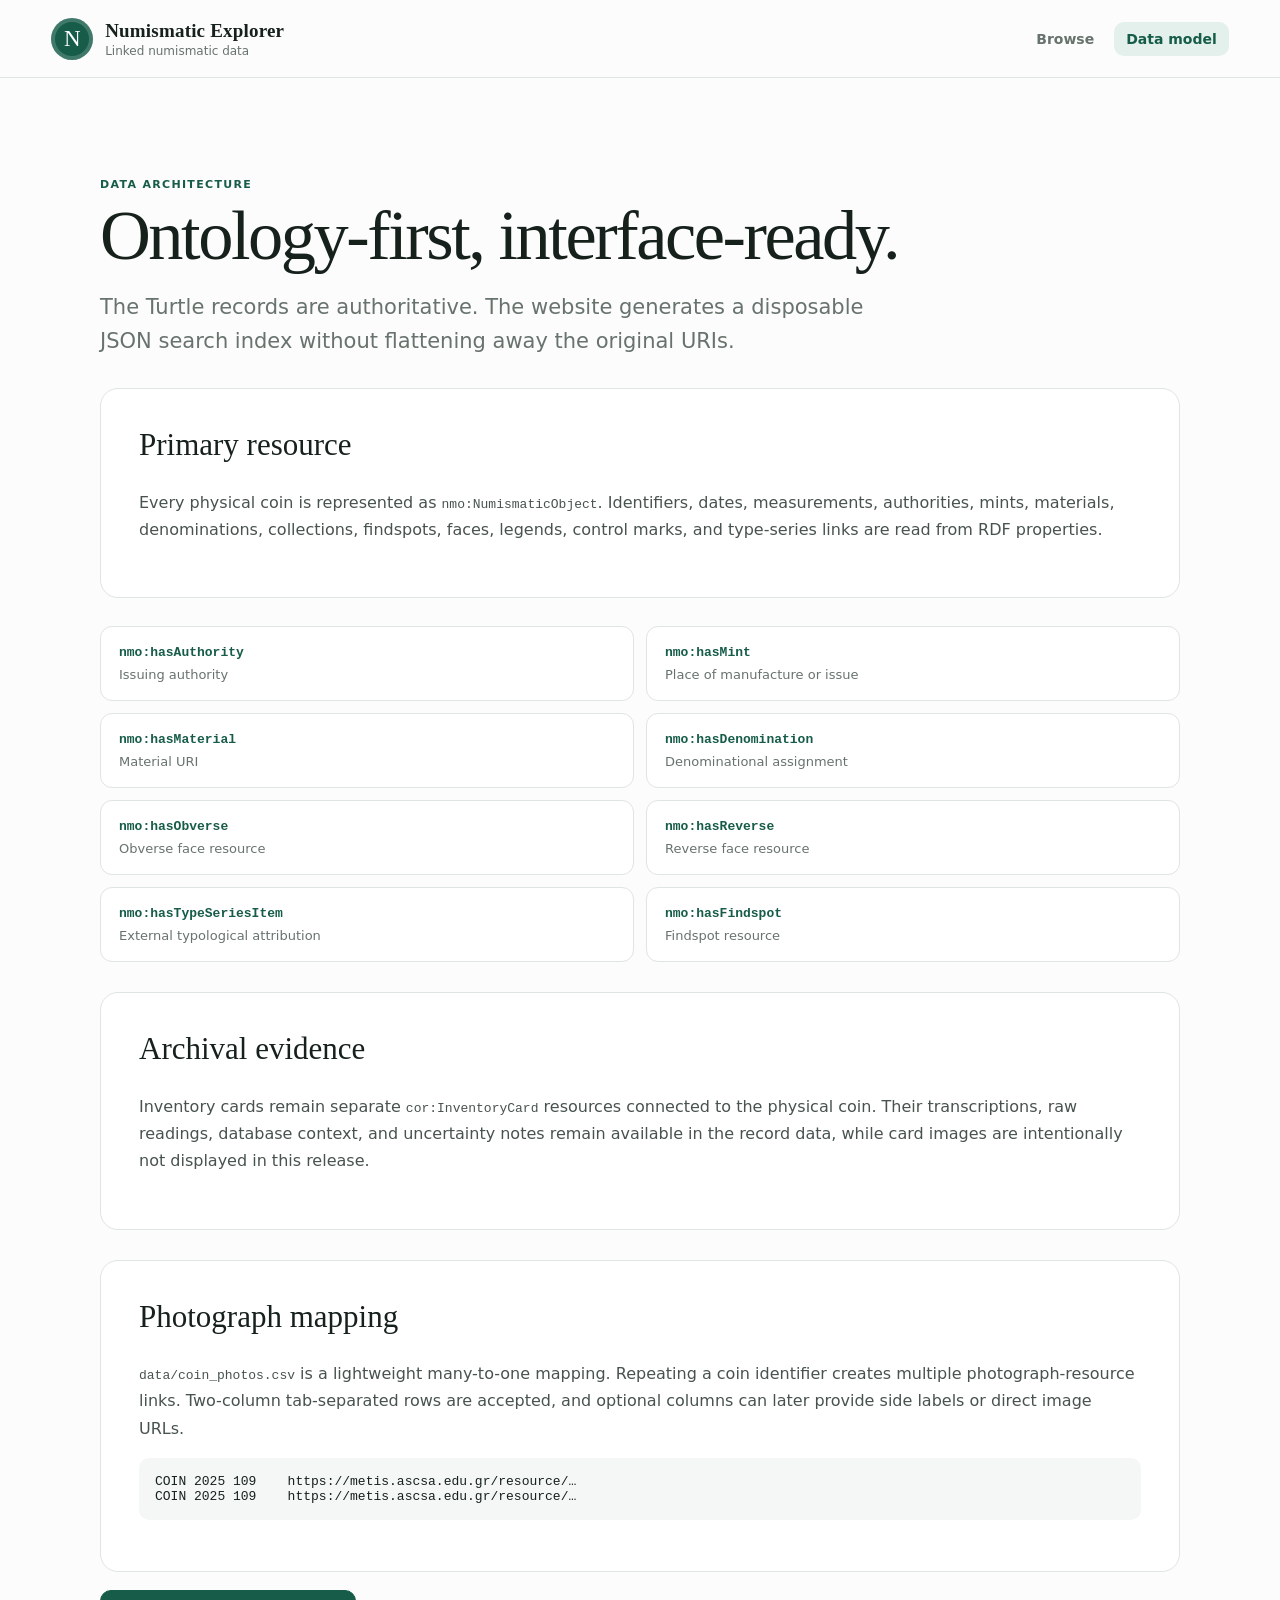
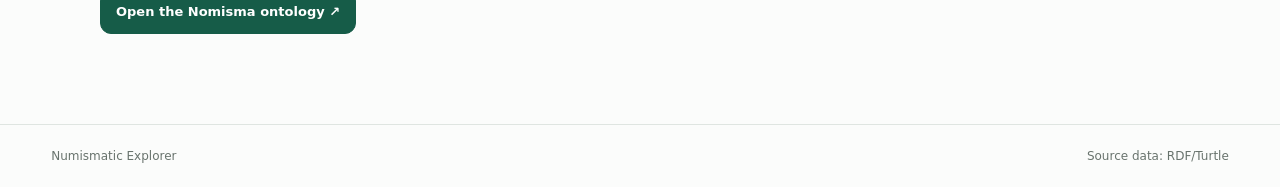
==== ontology.html @ df138c5d "1_version" ====
<!doctype html>
<html lang="en">
<head>
  <meta charset="utf-8">
  <meta name="viewport" content="width=device-width, initial-scale=1">
  <meta name="description" content="Data model for Numismatic Explorer">
  <title>Data model · Numismatic Explorer</title>
  <link rel="stylesheet" href="assets/styles.css">
</head>
<body>
  <header class="site-header">
    <a class="brand" href="index.html"><span class="brand-mark" aria-hidden="true">N</span><span><strong id="site-title">Numismatic Explorer</strong><small id="site-subtitle">Linked numismatic data</small></span></a>
    <nav><a href="index.html">Browse</a><a class="active" href="ontology.html">Data model</a></nav>
  </header>
  <main class="prose-page">
    <p class="eyebrow">Data architecture</p>
    <h1>Ontology-first, interface-ready.</h1>
    <p class="lede">The Turtle records are authoritative. The website generates a disposable JSON search index without flattening away the original URIs.</p>

    <section class="prose-card">
      <h2>Primary resource</h2>
      <p>Every physical coin is represented as <code>nmo:NumismaticObject</code>. Identifiers, dates, measurements, authorities, mints, materials, denominations, collections, findspots, faces, legends, control marks, and type-series links are read from RDF properties.</p>
    </section>

    <section class="property-grid">
      <article><code>nmo:hasAuthority</code><span>Issuing authority</span></article>
      <article><code>nmo:hasMint</code><span>Place of manufacture or issue</span></article>
      <article><code>nmo:hasMaterial</code><span>Material URI</span></article>
      <article><code>nmo:hasDenomination</code><span>Denominational assignment</span></article>
      <article><code>nmo:hasObverse</code><span>Obverse face resource</span></article>
      <article><code>nmo:hasReverse</code><span>Reverse face resource</span></article>
      <article><code>nmo:hasTypeSeriesItem</code><span>External typological attribution</span></article>
      <article><code>nmo:hasFindspot</code><span>Findspot resource</span></article>
    </section>

    <section class="prose-card">
      <h2>Archival evidence</h2>
      <p>Inventory cards remain separate <code>cor:InventoryCard</code> resources connected to the physical coin. Their transcriptions, raw readings, database context, and uncertainty notes remain available in the record data, while card images are intentionally not displayed in this release.</p>
    </section>

    <section class="prose-card">
      <h2>Photograph mapping</h2>
      <p><code>data/coin_photos.csv</code> is a lightweight many-to-one mapping. Repeating a coin identifier creates multiple photograph-resource links. Two-column tab-separated rows are accepted, and optional columns can later provide side labels or direct image URLs.</p>
      <pre><code>COIN 2025 109    https://metis.ascsa.edu.gr/resource/…
COIN 2025 109    https://metis.ascsa.edu.gr/resource/…</code></pre>
    </section>

    <a id="ontology-link" class="primary-button inline-button" href="https://www.nomisma.org/ontology" target="_blank" rel="noreferrer">Open the Nomisma ontology ↗</a>
  </main>
  <footer><span id="footer-title">Numismatic Explorer</span><span>Source data: RDF/Turtle</span></footer>
  <script src="assets/common.js"></script>
</body>
</html>
---- assets/styles.css ----
:root {
  --ink: #17211c;
  --muted: #68736d;
  --line: #dfe5e1;
  --soft: #f4f7f5;
  --paper: #fbfcfb;
  --accent: #165c48;
  --accent-dark: #0d4334;
  --accent-soft: #e3f0eb;
  --gold: #92722b;
  --warning: #8f4b20;
  --warning-soft: #fff1e7;
  --shadow: 0 12px 30px rgba(27, 48, 38, .08);
  --radius: 18px;
  font-family: Inter, ui-sans-serif, system-ui, -apple-system, BlinkMacSystemFont, "Segoe UI", sans-serif;
  color: var(--ink);
  background: var(--paper);
  font-synthesis: none;
}
* { box-sizing: border-box; }
html { scroll-behavior: smooth; }
body { margin: 0; min-height: 100vh; background: var(--paper); }
a { color: inherit; }
button, input, select { font: inherit; }
button, select { cursor: pointer; }
.sr-only { position: absolute; width: 1px; height: 1px; padding: 0; margin: -1px; overflow: hidden; clip: rect(0,0,0,0); white-space: nowrap; border: 0; }

.site-header { min-height: 78px; display: flex; align-items: center; justify-content: space-between; gap: 24px; padding: 14px clamp(20px, 4vw, 64px); border-bottom: 1px solid var(--line); background: rgba(251,252,251,.95); position: sticky; top: 0; z-index: 50; backdrop-filter: blur(14px); }
.brand { display: inline-flex; align-items: center; gap: 12px; text-decoration: none; }
.brand-mark { display: grid; place-items: center; width: 42px; height: 42px; border-radius: 50%; color: white; background: var(--accent); font-family: Georgia, serif; font-size: 23px; box-shadow: inset 0 0 0 4px rgba(255,255,255,.18); }
.brand strong, .brand small { display: block; }
.brand strong { font-family: Georgia, "Times New Roman", serif; font-size: 19px; letter-spacing: .01em; }
.brand small { color: var(--muted); margin-top: 2px; font-size: 12px; }
.site-header nav { display: flex; align-items: center; gap: 8px; }
.site-header nav a { padding: 9px 12px; border-radius: 10px; color: var(--muted); text-decoration: none; font-size: 14px; font-weight: 650; }
.site-header nav a:hover, .site-header nav a.active { color: var(--accent); background: var(--accent-soft); }

main { width: min(1540px, calc(100% - 40px)); margin: 0 auto; }
.hero { display: flex; align-items: end; justify-content: space-between; gap: 40px; padding: clamp(46px, 7vw, 92px) 0 40px; }
.hero > div { max-width: 880px; }
.eyebrow { margin: 0 0 10px; color: var(--accent); text-transform: uppercase; letter-spacing: .12em; font-size: 11px; font-weight: 800; }
h1, h2, h3 { font-family: Georgia, "Times New Roman", serif; }
.hero h1, .prose-page h1 { max-width: 930px; margin: 0; font-size: clamp(38px, 5.5vw, 76px); line-height: .98; letter-spacing: -.035em; font-weight: 500; }
.hero p:not(.eyebrow) { max-width: 760px; margin: 24px 0 0; color: var(--muted); font-size: clamp(16px, 1.6vw, 21px); line-height: 1.6; }
.ontology-pill { flex: none; display: inline-flex; align-items: center; min-height: 44px; padding: 10px 16px; border: 1px solid #b9ccc4; border-radius: 999px; color: var(--accent); background: white; text-decoration: none; font-size: 13px; font-weight: 750; }
.ontology-pill:hover { border-color: var(--accent); box-shadow: var(--shadow); }

.search-panel { position: sticky; top: 78px; z-index: 40; display: flex; gap: 12px; padding: 14px; margin-bottom: 14px; border: 1px solid var(--line); border-radius: 16px; background: rgba(255,255,255,.96); box-shadow: 0 8px 24px rgba(28,45,37,.06); backdrop-filter: blur(14px); }
.search-box { flex: 1; display: flex; align-items: center; gap: 12px; min-height: 50px; padding: 0 16px; border: 1px solid #cfd8d3; border-radius: 12px; background: var(--soft); }
.search-box:focus-within { border-color: var(--accent); box-shadow: 0 0 0 3px rgba(22,92,72,.12); background: white; }
.search-box svg { width: 21px; fill: none; stroke: var(--muted); stroke-width: 1.8; }
.search-box input { width: 100%; border: 0; outline: 0; background: transparent; color: var(--ink); }
.secondary-button, .primary-button { display: inline-flex; align-items: center; justify-content: center; min-height: 44px; padding: 10px 15px; border-radius: 11px; text-decoration: none; font-weight: 750; font-size: 13px; }
.secondary-button { border: 1px solid #c9d4ce; color: var(--ink); background: white; }
.secondary-button:hover { border-color: var(--accent); color: var(--accent); }
.primary-button { border: 1px solid var(--accent); color: white; background: var(--accent); }
.inline-button { width: fit-content; margin-top: 18px; }
#mobile-filter-button, #close-filters { display: none; }

.active-filters { display: flex; flex-wrap: wrap; gap: 8px; min-height: 0; margin: 0 0 16px; }
.active-filters:empty { display: none; }
.active-filters button { border: 1px solid #bbd1c8; border-radius: 999px; padding: 7px 11px; color: var(--accent-dark); background: var(--accent-soft); font-size: 12px; }

.browse-layout { display: grid; grid-template-columns: minmax(240px, 300px) minmax(0, 1fr); gap: clamp(22px, 3vw, 42px); align-items: start; padding-bottom: 70px; }
.filter-panel { position: sticky; top: 162px; max-height: calc(100vh - 180px); overflow: auto; padding: 0 12px 18px 0; scrollbar-width: thin; }
.filter-panel-heading { display: flex; align-items: center; justify-content: space-between; }
.filter-panel h2 { margin: 5px 0 14px; font-size: 21px; }
.filter-section { border-top: 1px solid var(--line); }
.filter-section:last-child { border-bottom: 1px solid var(--line); }
.filter-section summary { list-style: none; display: flex; align-items: center; justify-content: space-between; padding: 15px 3px; font-size: 13px; font-weight: 800; cursor: pointer; }
.filter-section summary::-webkit-details-marker { display: none; }
.filter-section summary::after { content: "+"; color: var(--muted); font-size: 19px; font-weight: 400; }
.filter-section[open] summary::after { content: "−"; }
.facet-options { display: grid; gap: 4px; padding: 0 0 15px; max-height: 260px; overflow: auto; }
.facet-option { display: grid; grid-template-columns: 18px 1fr auto; align-items: center; gap: 8px; padding: 7px 4px; border-radius: 8px; font-size: 13px; }
.facet-option:hover { background: var(--soft); }
.facet-option input { width: 16px; height: 16px; accent-color: var(--accent); }
.facet-option small { min-width: 22px; text-align: right; color: var(--muted); }
.range-grid { display: grid; grid-template-columns: 1fr 1fr; gap: 8px; padding-bottom: 8px; }
.range-grid label { color: var(--muted); font-size: 11px; font-weight: 700; }
.range-grid input { width: 100%; margin-top: 5px; padding: 9px 8px; border: 1px solid #ced7d2; border-radius: 8px; background: white; color: var(--ink); }
.field-help { margin: 0 0 14px; color: var(--muted); font-size: 11px; }
.text-button { border: 0; padding: 14px 0; color: var(--accent); background: transparent; font-size: 13px; font-weight: 750; }

.results-toolbar { display: flex; justify-content: space-between; align-items: center; gap: 20px; margin-bottom: 18px; }
.result-count { margin: 0; color: var(--muted); font-size: 14px; font-weight: 750; }
.sort-control { display: flex; align-items: center; gap: 9px; color: var(--muted); font-size: 12px; font-weight: 700; }
.sort-control select { padding: 9px 32px 9px 11px; border: 1px solid #cdd6d1; border-radius: 9px; color: var(--ink); background: white; }
.record-grid { display: grid; grid-template-columns: repeat(2, minmax(0, 1fr)); gap: 20px; }
.record-card { display: flex; flex-direction: column; min-width: 0; padding: 22px; border: 1px solid var(--line); border-radius: var(--radius); background: white; box-shadow: 0 2px 3px rgba(21,35,28,.02); transition: transform .15s ease, box-shadow .15s ease, border-color .15s ease; }
.record-card:hover { transform: translateY(-2px); border-color: #c5d2cb; box-shadow: var(--shadow); }
.record-card-header { display: flex; align-items: start; justify-content: space-between; gap: 14px; }
.record-id { margin: 0 0 5px; color: var(--accent); font-size: 12px; letter-spacing: .06em; font-weight: 850; }
.record-card h3 { margin: 0; font-size: 24px; font-weight: 500; }
.review-badge { display: inline-flex; align-items: center; min-height: 25px; padding: 4px 8px; border-radius: 999px; color: var(--warning); background: var(--warning-soft); font-size: 10px; font-weight: 850; text-transform: uppercase; letter-spacing: .05em; }
.review-badge.large { min-height: 36px; padding: 8px 12px; }
.record-meta { display: flex; flex-wrap: wrap; gap: 7px; margin: 15px 0; }
.record-meta span { padding: 5px 8px; border-radius: 7px; color: #48544e; background: var(--soft); font-size: 11px; font-weight: 700; }
.faces-grid { display: grid; grid-template-columns: 1fr 1fr; gap: 10px; margin-top: 12px; }
.face-summary { min-height: 125px; padding: 13px; border: 1px solid var(--line); border-radius: 12px; background: #fcfdfc; }
.face-summary > span { color: var(--gold); font-size: 10px; text-transform: uppercase; letter-spacing: .1em; font-weight: 850; }
.face-summary p { display: -webkit-box; margin: 8px 0 7px; overflow: hidden; color: #344039; font-family: Georgia, serif; font-size: 14px; line-height: 1.35; -webkit-line-clamp: 3; -webkit-box-orient: vertical; }
.face-summary small { display: -webkit-box; overflow: hidden; color: var(--muted); line-height: 1.35; -webkit-line-clamp: 2; -webkit-box-orient: vertical; }
.face-summary.empty p { color: #9aa39e; font-family: inherit; font-size: 12px; }
.record-card-footer { display: flex; align-items: end; justify-content: space-between; gap: 12px; padding-top: 17px; margin-top: auto; font-size: 12px; }
.muted-label { color: var(--muted); }
.record-link { color: var(--accent); text-decoration: none; font-weight: 800; }
.record-link:hover { text-decoration: underline; }

.photo-resource-strip { display: grid; grid-template-columns: repeat(2, minmax(0,1fr)); gap: 8px; }
.photo-resource-strip > a { min-width: 0; text-decoration: none; border-radius: 10px; overflow: hidden; }
.photo-resource-strip img { width: 100%; height: 125px; object-fit: contain; background: var(--soft); display: block; }
.photo-resource-strip > a > span:not(.photo-icon) { display: block; padding: 7px; font-size: 11px; }
.photo-resource { display: grid; place-items: center; min-height: 108px; padding: 12px; border: 1px dashed #b7c8c0; color: var(--accent); background: var(--accent-soft); text-align: center; }
.photo-resource:hover { border-style: solid; background: #d9ebe4; }
.photo-resource .photo-icon { font-size: 24px; line-height: 1; }
.photo-resource span:not(.photo-icon) { font-size: 12px; font-weight: 800; }
.photo-resource small { color: var(--muted); font-size: 9px; }

.pagination { display: flex; align-items: center; justify-content: center; gap: 6px; margin: 34px 0 0; }
.pagination button { min-width: 38px; min-height: 38px; border: 1px solid var(--line); border-radius: 9px; color: var(--ink); background: white; }
.pagination button[aria-current="page"] { color: white; border-color: var(--accent); background: var(--accent); }
.pagination button:disabled { opacity: .4; cursor: default; }
.empty-state { grid-column: 1 / -1; padding: 60px 25px; border: 1px dashed #c9d4ce; border-radius: var(--radius); color: var(--muted); background: white; text-align: center; }
.empty-state h3, .empty-state h1 { margin-top: 0; color: var(--ink); }
.empty-state code { display: inline-block; padding: 8px 10px; border-radius: 7px; background: var(--soft); }
.filter-backdrop { display: none; }

.record-page { padding: 32px 0 80px; }
.back-link { display: inline-block; margin-bottom: 26px; color: var(--accent); text-decoration: none; font-size: 13px; font-weight: 750; }
.record-hero { display: flex; justify-content: space-between; align-items: end; gap: 30px; padding: 25px 0 36px; border-bottom: 1px solid var(--line); }
.record-hero h1 { margin: 0; font-size: clamp(42px, 7vw, 88px); font-weight: 500; letter-spacing: -.035em; }
.record-uri, .uri-text { color: var(--muted); overflow-wrap: anywhere; font-size: 12px; }
.hero-actions { display: flex; flex-wrap: wrap; justify-content: end; gap: 8px; }
.record-overview { display: grid; grid-template-columns: minmax(300px, .75fr) minmax(0, 1.25fr); gap: 22px; margin-top: 30px; }
.detail-card { padding: clamp(20px, 3vw, 32px); border: 1px solid var(--line); border-radius: var(--radius); background: white; }
.fact-list { margin: 0; }
.fact-list > div, .detail-row { display: grid; grid-template-columns: 125px minmax(0,1fr); gap: 16px; padding: 13px 0; border-bottom: 1px solid #edf0ee; }
.fact-list > div:last-child { border-bottom: 0; }
dt { color: var(--muted); font-size: 12px; font-weight: 750; }
dd { min-width: 0; margin: 0; font-size: 14px; line-height: 1.55; }
.semantic-list { display: flex; flex-wrap: wrap; gap: 6px; }
.semantic-link, .semantic-value { display: inline-flex; align-items: center; gap: 5px; padding: 5px 8px; border-radius: 7px; color: var(--accent-dark); background: var(--accent-soft); text-decoration: none; font-size: 12px; font-weight: 700; }
.semantic-link:hover { text-decoration: underline; }
.face-column { display: grid; gap: 22px; }
.face-detail h2 { margin: 0 0 20px; font-size: clamp(22px, 3vw, 34px); font-weight: 500; line-height: 1.2; }
.legend-block { margin: 18px 0; padding: 16px; border-left: 3px solid var(--gold); background: #faf8f2; }
.legend-block span { color: var(--gold); font-size: 10px; text-transform: uppercase; letter-spacing: .1em; font-weight: 850; }
.legend-block p { margin: 7px 0 0; font-family: Georgia, serif; font-size: 18px; line-height: 1.5; }
.uri-line { display: block; margin-top: 20px; color: var(--muted); overflow-wrap: anywhere; font-size: 10px; text-decoration: none; }
.not-recorded { color: #939d98; font-style: italic; }
.detail-section { margin-top: 48px; }
.section-heading { display: flex; justify-content: space-between; align-items: end; gap: 30px; margin-bottom: 16px; }
.section-heading h2 { margin: 0; font-size: 33px; font-weight: 500; }
.section-heading > p { max-width: 430px; margin: 0; color: var(--muted); font-size: 13px; line-height: 1.5; }
.detail-photo-grid { display: grid; grid-template-columns: repeat(auto-fit, minmax(230px, 1fr)); gap: 16px; }
.detail-photo { display: flex; flex-direction: column; min-height: 240px; border: 1px solid var(--line); border-radius: var(--radius); overflow: hidden; color: var(--ink); background: white; text-decoration: none; }
.detail-photo img { width: 100%; height: 260px; object-fit: contain; background: var(--soft); }
.detail-photo strong { padding: 15px 18px 3px; font-family: Georgia, serif; font-size: 20px; }
.detail-photo > span:last-child { padding: 4px 18px 16px; color: var(--accent); font-size: 12px; font-weight: 750; }
.detail-photo.resource-only { align-items: center; justify-content: center; padding: 34px; color: var(--accent); text-align: center; background: var(--accent-soft); }
.large-photo-icon { margin-bottom: 20px; font-size: 54px; }
.table-wrap { overflow-x: auto; border: 1px solid var(--line); border-radius: var(--radius); background: white; }
.ontology-table { width: 100%; border-collapse: collapse; }
.ontology-table th, .ontology-table td { padding: 16px 18px; border-bottom: 1px solid var(--line); text-align: left; vertical-align: top; }
.ontology-table tr:last-child th, .ontology-table tr:last-child td { border-bottom: 0; }
.ontology-table th { width: 32%; font-family: inherit; font-size: 13px; }
.ontology-table th a { color: var(--accent); text-decoration: none; }
.ontology-table th code { display: block; margin-top: 5px; color: var(--muted); font-size: 9px; font-weight: 400; overflow-wrap: anywhere; }
.archival-details { margin: 48px 0 0; border: 1px solid var(--line); border-radius: var(--radius); background: white; }
.archival-details summary { display: flex; justify-content: space-between; gap: 20px; padding: 20px 24px; cursor: pointer; font-family: Georgia, serif; font-size: 21px; }
.archival-details summary span { color: var(--muted); font-family: inherit; font-size: 12px; }
.archival-content { padding: 0 24px 24px; }
.archival-content article { padding: 20px 0; border-top: 1px solid var(--line); }
.archival-content h3 { margin: 0; }
.raw-fields { display: grid; grid-template-columns: repeat(2, minmax(0,1fr)); gap: 0 24px; }
.raw-fields > div { padding: 11px 0; border-bottom: 1px solid #eef1ef; }
.raw-fields dd { margin-top: 5px; }
.review-callout { margin: 10px 0 20px; padding: 15px 18px; border: 1px solid #f0c9ad; border-radius: 12px; color: var(--warning); background: var(--warning-soft); }
.review-callout p:last-child { margin-bottom: 0; }

.prose-page { max-width: 1080px; padding: clamp(50px, 8vw, 100px) 0 90px; }
.prose-page .lede { max-width: 820px; color: var(--muted); font-size: 21px; line-height: 1.6; }
.prose-card { margin-top: 30px; padding: clamp(22px, 4vw, 38px); border: 1px solid var(--line); border-radius: var(--radius); background: white; }
.prose-card h2 { margin-top: 0; font-size: 31px; font-weight: 500; }
.prose-card p { color: #48534d; font-size: 16px; line-height: 1.7; }
.prose-card code, .prose-card pre { font-size: 13px; }
.prose-card pre { padding: 16px; border-radius: 10px; overflow-x: auto; background: var(--soft); }
.property-grid { display: grid; grid-template-columns: repeat(2, minmax(0,1fr)); gap: 12px; margin-top: 28px; }
.property-grid article { display: flex; flex-direction: column; gap: 7px; padding: 18px; border: 1px solid var(--line); border-radius: 12px; background: white; }
.property-grid code { color: var(--accent); font-weight: 750; }
.property-grid span { color: var(--muted); font-size: 13px; }

footer { display: flex; justify-content: space-between; gap: 20px; padding: 24px clamp(20px, 4vw, 64px); border-top: 1px solid var(--line); color: var(--muted); font-size: 12px; }
.loading { padding: 80px 0; color: var(--muted); text-align: center; }

@media (max-width: 1050px) {
  .record-grid { grid-template-columns: 1fr; }
  .record-overview { grid-template-columns: 1fr; }
}

@media (max-width: 760px) {
  .site-header { min-height: 66px; padding: 10px 16px; }
  .brand-mark { width: 38px; height: 38px; }
  .brand strong { font-size: 16px; }
  .brand small { display: none; }
  .site-header nav a { padding: 8px; font-size: 12px; }
  main { width: min(100% - 24px, 1540px); }
  .hero { display: block; padding: 38px 0 24px; }
  .hero h1, .prose-page h1 { font-size: 43px; }
  .ontology-pill { margin-top: 24px; }
  .search-panel { top: 66px; padding: 8px; }
  #mobile-filter-button { display: inline-flex; }
  .browse-layout { display: block; }
  .filter-panel { position: fixed; top: 0; left: 0; bottom: 0; z-index: 100; width: min(88vw, 360px); max-height: none; padding: 20px; background: white; transform: translateX(-105%); transition: transform .2s ease; box-shadow: 12px 0 35px rgba(16,32,24,.18); }
  .filters-open .filter-panel { transform: translateX(0); }
  .filter-panel-heading { position: sticky; top: 0; z-index: 2; padding: 4px 0 8px; background: white; }
  #close-filters { display: inline-grid; place-items: center; width: 38px; height: 38px; border: 1px solid var(--line); border-radius: 50%; background: white; font-size: 24px; }
  .filter-backdrop { position: fixed; inset: 0; z-index: 90; background: rgba(11,25,18,.38); }
  .filters-open .filter-backdrop { display: block; }
  .filters-open { overflow: hidden; }
  .results-toolbar { align-items: start; }
  .sort-control { display: block; }
  .sort-control select { display: block; max-width: 170px; margin-top: 4px; }
  .record-card { padding: 17px; }
  .faces-grid { grid-template-columns: 1fr; }
  .face-summary { min-height: auto; }
  .record-hero { display: block; }
  .hero-actions { justify-content: start; margin-top: 22px; }
  .section-heading { display: block; }
  .section-heading > p { margin-top: 8px; }
  .fact-list > div, .detail-row { grid-template-columns: 95px minmax(0,1fr); }
  .raw-fields { grid-template-columns: 1fr; }
  .property-grid { grid-template-columns: 1fr; }
  footer { display: block; }
  footer span { display: block; margin: 3px 0; }
}

@media (max-width: 470px) {
  .site-header nav a:last-child { display: none; }
  .hero h1, .prose-page h1 { font-size: 37px; }
  .search-box { padding: 0 11px; }
  .search-box input { font-size: 13px; }
  .record-meta { gap: 5px; }
  .photo-resource-strip { grid-template-columns: 1fr 1fr; }
  .record-card-footer { align-items: start; }
  .record-hero h1 { font-size: 48px; }
  .ontology-table th, .ontology-table td { padding: 13px; }
}
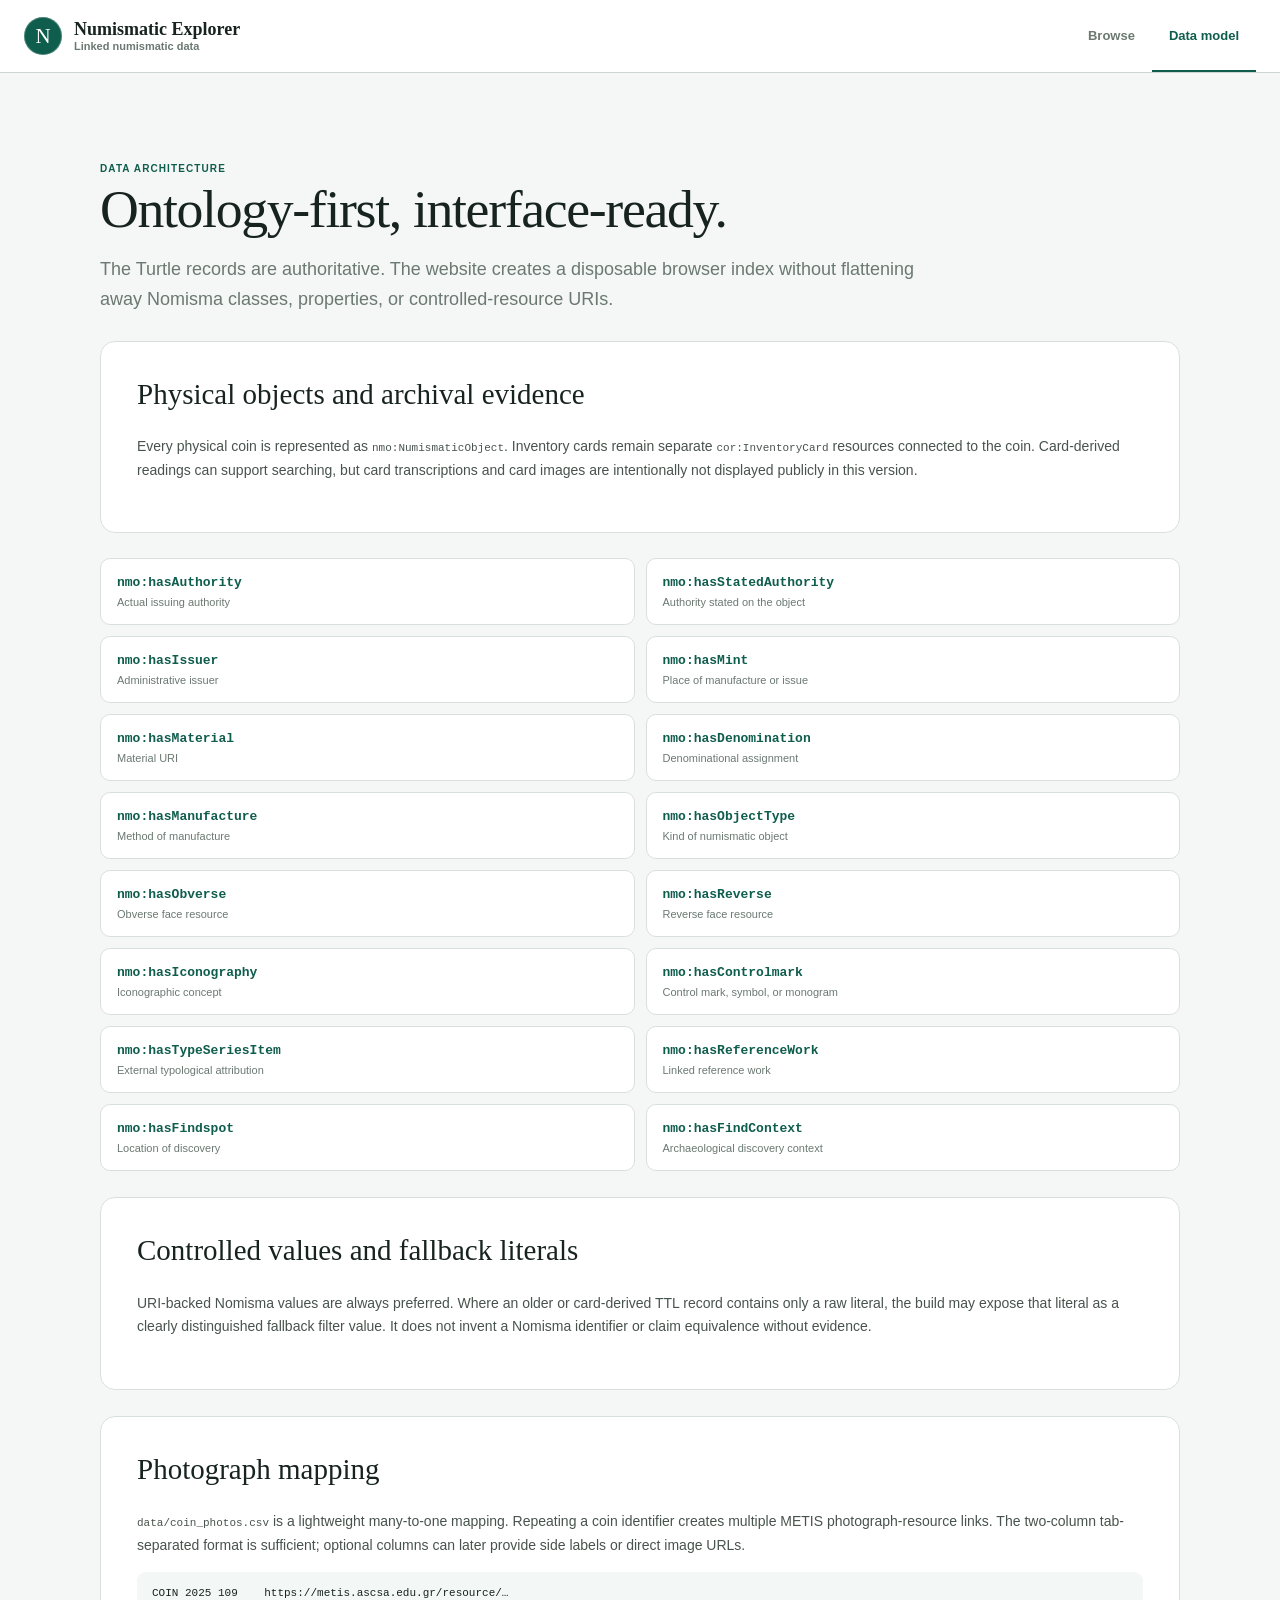
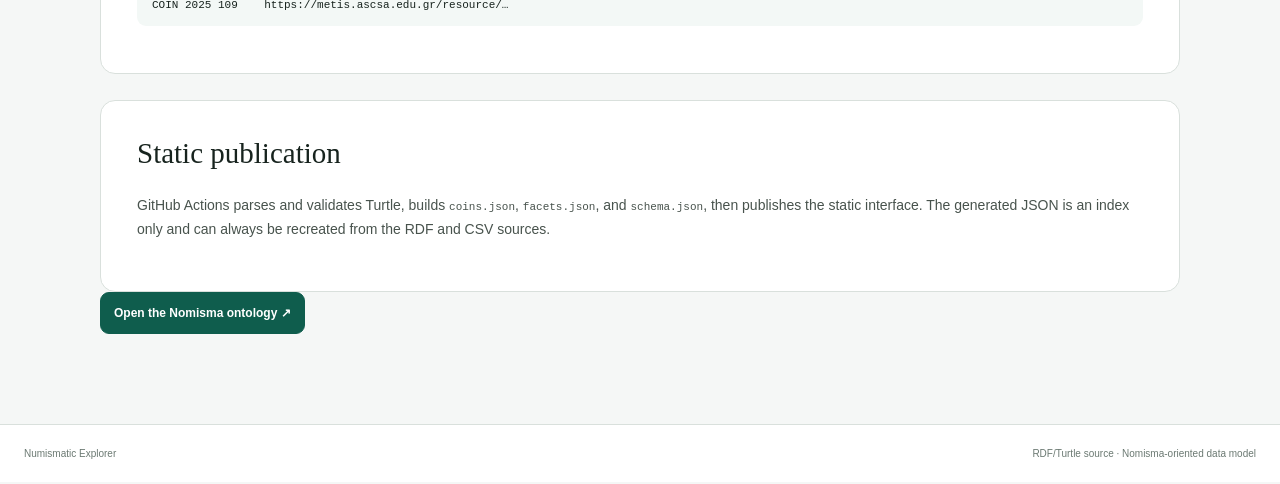
==== commit c9620b04: "2 version" ====
--- a/ontology.html
+++ b/ontology.html
@@ -9,45 +9,60 @@
 </head>
 <body>
   <header class="site-header">
-    <a class="brand" href="index.html"><span class="brand-mark" aria-hidden="true">N</span><span><strong id="site-title">Numismatic Explorer</strong><small id="site-subtitle">Linked numismatic data</small></span></a>
-    <nav><a href="index.html">Browse</a><a class="active" href="ontology.html">Data model</a></nav>
+    <div class="header-inner">
+      <a class="brand" href="index.html"><span class="brand-mark" aria-hidden="true">N</span><span class="brand-copy"><strong id="site-title">Numismatic Explorer</strong><small id="site-subtitle">Linked numismatic data</small></span></a>
+      <nav><a href="index.html">Browse</a><a class="active" href="ontology.html">Data model</a></nav>
+    </div>
   </header>
   <main class="prose-page">
     <p class="eyebrow">Data architecture</p>
     <h1>Ontology-first, interface-ready.</h1>
-    <p class="lede">The Turtle records are authoritative. The website generates a disposable JSON search index without flattening away the original URIs.</p>
+    <p class="lede">The Turtle records are authoritative. The website creates a disposable browser index without flattening away Nomisma classes, properties, or controlled-resource URIs.</p>
 
     <section class="prose-card">
-      <h2>Primary resource</h2>
-      <p>Every physical coin is represented as <code>nmo:NumismaticObject</code>. Identifiers, dates, measurements, authorities, mints, materials, denominations, collections, findspots, faces, legends, control marks, and type-series links are read from RDF properties.</p>
+      <h2>Physical objects and archival evidence</h2>
+      <p>Every physical coin is represented as <code>nmo:NumismaticObject</code>. Inventory cards remain separate <code>cor:InventoryCard</code> resources connected to the coin. Card-derived readings can support searching, but card transcriptions and card images are intentionally not displayed publicly in this version.</p>
     </section>
 
     <section class="property-grid">
-      <article><code>nmo:hasAuthority</code><span>Issuing authority</span></article>
+      <article><code>nmo:hasAuthority</code><span>Actual issuing authority</span></article>
+      <article><code>nmo:hasStatedAuthority</code><span>Authority stated on the object</span></article>
+      <article><code>nmo:hasIssuer</code><span>Administrative issuer</span></article>
       <article><code>nmo:hasMint</code><span>Place of manufacture or issue</span></article>
       <article><code>nmo:hasMaterial</code><span>Material URI</span></article>
       <article><code>nmo:hasDenomination</code><span>Denominational assignment</span></article>
+      <article><code>nmo:hasManufacture</code><span>Method of manufacture</span></article>
+      <article><code>nmo:hasObjectType</code><span>Kind of numismatic object</span></article>
       <article><code>nmo:hasObverse</code><span>Obverse face resource</span></article>
       <article><code>nmo:hasReverse</code><span>Reverse face resource</span></article>
+      <article><code>nmo:hasIconography</code><span>Iconographic concept</span></article>
+      <article><code>nmo:hasControlmark</code><span>Control mark, symbol, or monogram</span></article>
       <article><code>nmo:hasTypeSeriesItem</code><span>External typological attribution</span></article>
-      <article><code>nmo:hasFindspot</code><span>Findspot resource</span></article>
+      <article><code>nmo:hasReferenceWork</code><span>Linked reference work</span></article>
+      <article><code>nmo:hasFindspot</code><span>Location of discovery</span></article>
+      <article><code>nmo:hasFindContext</code><span>Archaeological discovery context</span></article>
     </section>
 
     <section class="prose-card">
-      <h2>Archival evidence</h2>
-      <p>Inventory cards remain separate <code>cor:InventoryCard</code> resources connected to the physical coin. Their transcriptions, raw readings, database context, and uncertainty notes remain available in the record data, while card images are intentionally not displayed in this release.</p>
+      <h2>Controlled values and fallback literals</h2>
+      <p>URI-backed Nomisma values are always preferred. Where an older or card-derived TTL record contains only a raw literal, the build may expose that literal as a clearly distinguished fallback filter value. It does not invent a Nomisma identifier or claim equivalence without evidence.</p>
     </section>
 
     <section class="prose-card">
       <h2>Photograph mapping</h2>
-      <p><code>data/coin_photos.csv</code> is a lightweight many-to-one mapping. Repeating a coin identifier creates multiple photograph-resource links. Two-column tab-separated rows are accepted, and optional columns can later provide side labels or direct image URLs.</p>
+      <p><code>data/coin_photos.csv</code> is a lightweight many-to-one mapping. Repeating a coin identifier creates multiple METIS photograph-resource links. The two-column tab-separated format is sufficient; optional columns can later provide side labels or direct image URLs.</p>
       <pre><code>COIN 2025 109    https://metis.ascsa.edu.gr/resource/…
 COIN 2025 109    https://metis.ascsa.edu.gr/resource/…</code></pre>
     </section>
 
+    <section class="prose-card">
+      <h2>Static publication</h2>
+      <p>GitHub Actions parses and validates Turtle, builds <code>coins.json</code>, <code>facets.json</code>, and <code>schema.json</code>, then publishes the static interface. The generated JSON is an index only and can always be recreated from the RDF and CSV sources.</p>
+    </section>
+
     <a id="ontology-link" class="primary-button inline-button" href="https://www.nomisma.org/ontology" target="_blank" rel="noreferrer">Open the Nomisma ontology ↗</a>
   </main>
-  <footer><span id="footer-title">Numismatic Explorer</span><span>Source data: RDF/Turtle</span></footer>
+  <footer><span id="footer-title">Numismatic Explorer</span><span>RDF/Turtle source · Nomisma-oriented data model</span></footer>
   <script src="assets/common.js"></script>
 </body>
 </html>
--- a/assets/styles.css
+++ b/assets/styles.css
@@ -1,249 +1,330 @@
 :root {
-  --ink: #17211c;
-  --muted: #68736d;
-  --line: #dfe5e1;
-  --soft: #f4f7f5;
-  --paper: #fbfcfb;
-  --accent: #165c48;
-  --accent-dark: #0d4334;
-  --accent-soft: #e3f0eb;
-  --gold: #92722b;
-  --warning: #8f4b20;
-  --warning-soft: #fff1e7;
-  --shadow: 0 12px 30px rgba(27, 48, 38, .08);
-  --radius: 18px;
-  font-family: Inter, ui-sans-serif, system-ui, -apple-system, BlinkMacSystemFont, "Segoe UI", sans-serif;
-  color: var(--ink);
-  background: var(--paper);
-  font-synthesis: none;
-}
+  --ink: #17231e;
+  --ink-soft: #34443c;
+  --muted: #6b7972;
+  --accent: #0f5d4d;
+  --accent-dark: #0a463a;
+  --accent-soft: #e8f2ee;
+  --accent-pale: #f3f8f6;
+  --gold: #9a6a19;
+  --gold-soft: #f8f1e3;
+  --warning: #9a4817;
+  --warning-soft: #fff1e8;
+  --surface: #ffffff;
+  --canvas: #f5f7f6;
+  --line: #d9e0dc;
+  --line-strong: #c7d1cc;
+  --shadow: 0 12px 32px rgba(24, 43, 34, .07);
+  --radius: 15px;
+  --radius-small: 10px;
+  --sans: Inter, ui-sans-serif, -apple-system, BlinkMacSystemFont, "Segoe UI", sans-serif;
+  --serif: Iowan Old Style, Palatino Linotype, Book Antiqua, Georgia, serif;
+}
+
 * { box-sizing: border-box; }
-html { scroll-behavior: smooth; }
-body { margin: 0; min-height: 100vh; background: var(--paper); }
+html { color-scheme: light; scroll-behavior: smooth; }
+body { min-width: 320px; margin: 0; color: var(--ink); background: var(--canvas); font-family: var(--sans); -webkit-font-smoothing: antialiased; }
+button, input, select { font: inherit; }
+button, select, input[type="checkbox"] { cursor: pointer; }
 a { color: inherit; }
-button, input, select { font: inherit; }
-button, select { cursor: pointer; }
+svg { width: 20px; height: 20px; fill: none; stroke: currentColor; stroke-width: 1.8; stroke-linecap: round; stroke-linejoin: round; }
 .sr-only { position: absolute; width: 1px; height: 1px; padding: 0; margin: -1px; overflow: hidden; clip: rect(0,0,0,0); white-space: nowrap; border: 0; }
-
-.site-header { min-height: 78px; display: flex; align-items: center; justify-content: space-between; gap: 24px; padding: 14px clamp(20px, 4vw, 64px); border-bottom: 1px solid var(--line); background: rgba(251,252,251,.95); position: sticky; top: 0; z-index: 50; backdrop-filter: blur(14px); }
-.brand { display: inline-flex; align-items: center; gap: 12px; text-decoration: none; }
-.brand-mark { display: grid; place-items: center; width: 42px; height: 42px; border-radius: 50%; color: white; background: var(--accent); font-family: Georgia, serif; font-size: 23px; box-shadow: inset 0 0 0 4px rgba(255,255,255,.18); }
-.brand strong, .brand small { display: block; }
-.brand strong { font-family: Georgia, "Times New Roman", serif; font-size: 19px; letter-spacing: .01em; }
-.brand small { color: var(--muted); margin-top: 2px; font-size: 12px; }
-.site-header nav { display: flex; align-items: center; gap: 8px; }
-.site-header nav a { padding: 9px 12px; border-radius: 10px; color: var(--muted); text-decoration: none; font-size: 14px; font-weight: 650; }
-.site-header nav a:hover, .site-header nav a.active { color: var(--accent); background: var(--accent-soft); }
-
-main { width: min(1540px, calc(100% - 40px)); margin: 0 auto; }
-.hero { display: flex; align-items: end; justify-content: space-between; gap: 40px; padding: clamp(46px, 7vw, 92px) 0 40px; }
-.hero > div { max-width: 880px; }
-.eyebrow { margin: 0 0 10px; color: var(--accent); text-transform: uppercase; letter-spacing: .12em; font-size: 11px; font-weight: 800; }
-h1, h2, h3 { font-family: Georgia, "Times New Roman", serif; }
-.hero h1, .prose-page h1 { max-width: 930px; margin: 0; font-size: clamp(38px, 5.5vw, 76px); line-height: .98; letter-spacing: -.035em; font-weight: 500; }
-.hero p:not(.eyebrow) { max-width: 760px; margin: 24px 0 0; color: var(--muted); font-size: clamp(16px, 1.6vw, 21px); line-height: 1.6; }
-.ontology-pill { flex: none; display: inline-flex; align-items: center; min-height: 44px; padding: 10px 16px; border: 1px solid #b9ccc4; border-radius: 999px; color: var(--accent); background: white; text-decoration: none; font-size: 13px; font-weight: 750; }
-.ontology-pill:hover { border-color: var(--accent); box-shadow: var(--shadow); }
-
-.search-panel { position: sticky; top: 78px; z-index: 40; display: flex; gap: 12px; padding: 14px; margin-bottom: 14px; border: 1px solid var(--line); border-radius: 16px; background: rgba(255,255,255,.96); box-shadow: 0 8px 24px rgba(28,45,37,.06); backdrop-filter: blur(14px); }
-.search-box { flex: 1; display: flex; align-items: center; gap: 12px; min-height: 50px; padding: 0 16px; border: 1px solid #cfd8d3; border-radius: 12px; background: var(--soft); }
-.search-box:focus-within { border-color: var(--accent); box-shadow: 0 0 0 3px rgba(22,92,72,.12); background: white; }
-.search-box svg { width: 21px; fill: none; stroke: var(--muted); stroke-width: 1.8; }
-.search-box input { width: 100%; border: 0; outline: 0; background: transparent; color: var(--ink); }
-.secondary-button, .primary-button { display: inline-flex; align-items: center; justify-content: center; min-height: 44px; padding: 10px 15px; border-radius: 11px; text-decoration: none; font-weight: 750; font-size: 13px; }
-.secondary-button { border: 1px solid #c9d4ce; color: var(--ink); background: white; }
-.secondary-button:hover { border-color: var(--accent); color: var(--accent); }
+.mobile-only { display: none !important; }
+.not-recorded { color: #8a9690; font-style: italic; }
+
+.site-header { position: sticky; top: 0; z-index: 60; border-bottom: 1px solid rgba(199, 209, 204, .9); background: rgba(255,255,255,.94); backdrop-filter: blur(14px); }
+.header-inner { display: flex; align-items: center; justify-content: space-between; width: min(100% - 48px, 1580px); min-height: 72px; margin: 0 auto; }
+.brand { display: inline-flex; align-items: center; gap: 12px; color: var(--ink); text-decoration: none; }
+.brand-mark { display: grid; place-items: center; width: 38px; height: 38px; border-radius: 50%; color: white; background: var(--accent); box-shadow: inset 0 0 0 1px rgba(255,255,255,.25); font-family: var(--serif); font-size: 21px; }
+.brand-copy { display: flex; flex-direction: column; gap: 2px; }
+.brand strong { font-family: var(--serif); font-size: 18px; line-height: 1; }
+.brand small { color: var(--muted); font-size: 11px; font-weight: 650; }
+.site-header nav { display: flex; align-items: stretch; align-self: stretch; }
+.site-header nav a { display: inline-flex; align-items: center; padding: 0 17px; border-bottom: 2px solid transparent; color: var(--muted); text-decoration: none; font-size: 13px; font-weight: 720; }
+.site-header nav a:hover { color: var(--ink); }
+.site-header nav a.active { color: var(--accent); border-color: var(--accent); }
+
+main { width: min(100% - 48px, 1580px); margin: 0 auto; }
+.intro-band { display: flex; align-items: end; justify-content: space-between; gap: 44px; padding: 44px 0 30px; }
+.intro-band > div { max-width: 920px; }
+.eyebrow { margin: 0 0 7px; color: var(--accent); font-size: 10px; font-weight: 850; letter-spacing: .11em; text-transform: uppercase; }
+.intro-band h1, .prose-page h1 { max-width: 840px; margin: 0; font-family: var(--serif); font-size: clamp(34px, 4.2vw, 59px); font-weight: 500; letter-spacing: -.025em; line-height: 1.05; }
+.intro-band p:not(.eyebrow) { max-width: 790px; margin: 14px 0 0; color: var(--muted); font-size: 15px; line-height: 1.65; }
+.ontology-link { display: grid; grid-template-columns: 1fr auto; min-width: 230px; padding: 15px 17px; border: 1px solid var(--line); border-radius: 12px; color: var(--ink); background: var(--surface); text-decoration: none; box-shadow: 0 4px 18px rgba(24,43,34,.035); }
+.ontology-link span:first-child { grid-column: 1 / -1; margin-bottom: 3px; color: var(--muted); font-size: 10px; font-weight: 700; text-transform: uppercase; letter-spacing: .08em; }
+.ontology-link strong { color: var(--accent); font-family: var(--serif); font-size: 17px; }
+.ontology-link span:last-child { align-self: center; color: var(--accent); }
+.ontology-link:hover { border-color: #aebfb7; box-shadow: var(--shadow); transform: translateY(-1px); }
+
+.search-toolbar { position: sticky; top: 72px; z-index: 45; display: flex; gap: 10px; padding: 12px; border: 1px solid var(--line); border-radius: var(--radius); background: rgba(255,255,255,.96); box-shadow: var(--shadow); backdrop-filter: blur(12px); }
+.search-box { display: flex; flex: 1; align-items: center; gap: 11px; min-width: 0; padding: 0 15px; border: 1px solid var(--line-strong); border-radius: 10px; color: var(--muted); background: #fbfcfb; }
+.search-box:focus-within { border-color: var(--accent); box-shadow: 0 0 0 3px rgba(15,93,77,.1); background: white; }
+.search-box input { width: 100%; min-width: 0; height: 46px; border: 0; outline: 0; color: var(--ink); background: transparent; font-size: 14px; }
+.search-box input::placeholder { color: #85918b; }
+.search-box kbd { padding: 3px 6px; border: 1px solid var(--line); border-bottom-width: 2px; border-radius: 5px; color: var(--muted); background: white; font-size: 10px; white-space: nowrap; }
+.control-button, .primary-button, .secondary-button { display: inline-flex; align-items: center; justify-content: center; gap: 7px; min-height: 42px; padding: 0 13px; border-radius: 9px; text-decoration: none; font-size: 12px; font-weight: 760; }
+.control-button, .secondary-button { border: 1px solid var(--line); color: var(--ink-soft); background: white; }
+.control-button:hover, .secondary-button:hover { border-color: #afbeb7; color: var(--accent); }
 .primary-button { border: 1px solid var(--accent); color: white; background: var(--accent); }
-.inline-button { width: fit-content; margin-top: 18px; }
-#mobile-filter-button, #close-filters { display: none; }
-
-.active-filters { display: flex; flex-wrap: wrap; gap: 8px; min-height: 0; margin: 0 0 16px; }
+.primary-button:hover { background: var(--accent-dark); }
+.filters-button { display: none; }
+.button-count { display: inline-grid; place-items: center; min-width: 19px; height: 19px; padding: 0 5px; border-radius: 10px; color: white; background: var(--accent); font-size: 10px; }
+
+.active-filters { display: flex; align-items: center; flex-wrap: wrap; gap: 6px; min-height: 18px; margin: 13px 0 5px; }
 .active-filters:empty { display: none; }
-.active-filters button { border: 1px solid #bbd1c8; border-radius: 999px; padding: 7px 11px; color: var(--accent-dark); background: var(--accent-soft); font-size: 12px; }
-
-.browse-layout { display: grid; grid-template-columns: minmax(240px, 300px) minmax(0, 1fr); gap: clamp(22px, 3vw, 42px); align-items: start; padding-bottom: 70px; }
-.filter-panel { position: sticky; top: 162px; max-height: calc(100vh - 180px); overflow: auto; padding: 0 12px 18px 0; scrollbar-width: thin; }
-.filter-panel-heading { display: flex; align-items: center; justify-content: space-between; }
-.filter-panel h2 { margin: 5px 0 14px; font-size: 21px; }
-.filter-section { border-top: 1px solid var(--line); }
-.filter-section:last-child { border-bottom: 1px solid var(--line); }
-.filter-section summary { list-style: none; display: flex; align-items: center; justify-content: space-between; padding: 15px 3px; font-size: 13px; font-weight: 800; cursor: pointer; }
-.filter-section summary::-webkit-details-marker { display: none; }
-.filter-section summary::after { content: "+"; color: var(--muted); font-size: 19px; font-weight: 400; }
-.filter-section[open] summary::after { content: "−"; }
-.facet-options { display: grid; gap: 4px; padding: 0 0 15px; max-height: 260px; overflow: auto; }
-.facet-option { display: grid; grid-template-columns: 18px 1fr auto; align-items: center; gap: 8px; padding: 7px 4px; border-radius: 8px; font-size: 13px; }
-.facet-option:hover { background: var(--soft); }
-.facet-option input { width: 16px; height: 16px; accent-color: var(--accent); }
-.facet-option small { min-width: 22px; text-align: right; color: var(--muted); }
-.range-grid { display: grid; grid-template-columns: 1fr 1fr; gap: 8px; padding-bottom: 8px; }
-.range-grid label { color: var(--muted); font-size: 11px; font-weight: 700; }
-.range-grid input { width: 100%; margin-top: 5px; padding: 9px 8px; border: 1px solid #ced7d2; border-radius: 8px; background: white; color: var(--ink); }
-.field-help { margin: 0 0 14px; color: var(--muted); font-size: 11px; }
-.text-button { border: 0; padding: 14px 0; color: var(--accent); background: transparent; font-size: 13px; font-weight: 750; }
-
-.results-toolbar { display: flex; justify-content: space-between; align-items: center; gap: 20px; margin-bottom: 18px; }
-.result-count { margin: 0; color: var(--muted); font-size: 14px; font-weight: 750; }
-.sort-control { display: flex; align-items: center; gap: 9px; color: var(--muted); font-size: 12px; font-weight: 700; }
-.sort-control select { padding: 9px 32px 9px 11px; border: 1px solid #cdd6d1; border-radius: 9px; color: var(--ink); background: white; }
-.record-grid { display: grid; grid-template-columns: repeat(2, minmax(0, 1fr)); gap: 20px; }
-.record-card { display: flex; flex-direction: column; min-width: 0; padding: 22px; border: 1px solid var(--line); border-radius: var(--radius); background: white; box-shadow: 0 2px 3px rgba(21,35,28,.02); transition: transform .15s ease, box-shadow .15s ease, border-color .15s ease; }
-.record-card:hover { transform: translateY(-2px); border-color: #c5d2cb; box-shadow: var(--shadow); }
+.active-label { margin-right: 4px; color: var(--muted); font-size: 10px; font-weight: 800; letter-spacing: .06em; text-transform: uppercase; }
+.active-filters button { display: inline-flex; align-items: center; gap: 6px; min-height: 30px; padding: 4px 9px; border: 1px solid #bfd2c9; border-radius: 18px; color: var(--accent-dark); background: var(--accent-soft); font-size: 11px; font-weight: 700; }
+.active-filters button:hover { border-color: var(--accent); }
+.active-filters button span { font-size: 15px; line-height: 1; }
+.active-filters .clear-chip { border-color: transparent; color: var(--muted); background: transparent; }
+
+.browse-layout { display: grid; grid-template-columns: 318px minmax(0,1fr); gap: 30px; align-items: start; padding: 19px 0 78px; }
+.filter-panel { position: sticky; top: 144px; max-height: calc(100vh - 162px); overflow: auto; padding: 0 14px 16px 0; scrollbar-width: thin; scrollbar-color: #c1ccc6 transparent; }
+.filter-panel-heading { display: flex; align-items: center; justify-content: space-between; padding: 7px 0 17px; border-bottom: 1px solid var(--line); }
+.filter-panel-heading h2 { margin: 0; font-family: var(--serif); font-size: 25px; font-weight: 550; }
+#close-filters { display: none; }
+.icon-button { display: inline-grid; place-items: center; border: 0; color: var(--muted); background: transparent; }
+
+.filter-group { border-bottom: 1px solid var(--line); }
+.filter-group > summary { display: flex; align-items: center; justify-content: space-between; gap: 10px; min-height: 48px; padding: 10px 2px; cursor: pointer; list-style: none; color: var(--ink); font-size: 12px; font-weight: 800; }
+.filter-group > summary::-webkit-details-marker { display: none; }
+.filter-group > summary::after { content: "+"; display: grid; place-items: center; width: 20px; height: 20px; margin-left: auto; color: var(--muted); font-size: 17px; font-weight: 500; }
+.filter-group[open] > summary::after { content: "−"; }
+.group-status { display: none; min-width: 19px; height: 19px; padding: 2px 5px; border-radius: 10px; color: white; background: var(--accent); text-align: center; font-size: 9px; }
+.group-status.has-value { display: inline-grid; place-items: center; }
+.filter-group-content { display: grid; gap: 16px; padding: 1px 2px 18px; }
+
+.field-control { display: grid; gap: 6px; }
+.field-control > span, .range-control legend { color: var(--ink-soft); font-size: 10px; font-weight: 760; }
+.field-control input, .range-grid input, .facet-search input { width: 100%; height: 38px; padding: 0 10px; border: 1px solid var(--line-strong); border-radius: 8px; outline: none; color: var(--ink); background: white; font-size: 12px; }
+.field-control input:focus, .range-grid input:focus, .facet-search input:focus { border-color: var(--accent); box-shadow: 0 0 0 3px rgba(15,93,77,.08); }
+.range-control { min-width: 0; margin: 0; padding: 0; border: 0; }
+.range-control legend { margin-bottom: 7px; }
+.range-control legend span { color: var(--muted); font-weight: 550; }
+.range-grid { display: grid; grid-template-columns: 1fr 1fr; gap: 8px; }
+.range-grid label { min-width: 0; }
+.range-grid label > span { display: block; margin-bottom: 5px; color: var(--muted); font-size: 9px; font-weight: 700; }
+.field-help { margin: 5px 0 0; color: var(--muted); font-size: 9px; line-height: 1.4; }
+
+.facet-block { display: grid; gap: 7px; }
+.facet-heading { display: flex; align-items: center; justify-content: space-between; gap: 10px; }
+.facet-heading h4 { margin: 0; color: var(--ink-soft); font-size: 10px; font-weight: 760; }
+.facet-clear { padding: 0; border: 0; color: var(--accent); background: transparent; font-size: 9px; font-weight: 720; }
+.facet-search input { height: 34px; font-size: 11px; }
+.facet-options, .flag-options { display: grid; gap: 1px; }
+.facet-option { display: grid; grid-template-columns: 16px minmax(0,1fr) auto; align-items: start; gap: 7px; min-height: 30px; padding: 5px 3px; border-radius: 6px; color: var(--ink-soft); font-size: 11px; line-height: 1.35; }
+.facet-option:hover { background: var(--accent-pale); }
+.facet-option input { width: 14px; height: 14px; margin: 1px 0 0; accent-color: var(--accent); }
+.facet-option small { min-width: 19px; color: var(--muted); text-align: right; font-size: 9px; font-variant-numeric: tabular-nums; }
+.facet-option-label.controlled::after { content: ""; display: inline-block; width: 5px; height: 5px; margin: 0 0 1px 5px; border-radius: 50%; background: var(--accent); opacity: .65; }
+.facet-extra { display: none; }
+.show-all-options .facet-extra, .facet-searching .facet-extra { display: grid; }
+.show-more { justify-self: start; padding: 2px 0; border: 0; color: var(--accent); background: transparent; font-size: 10px; font-weight: 750; }
+.flag-option.unavailable { opacity: .45; }
+.filter-actions { display: flex; align-items: center; justify-content: space-between; gap: 10px; padding: 16px 2px 2px; }
+.text-button { padding: 0; border: 0; color: var(--accent); background: transparent; font-size: 11px; font-weight: 780; }
+
+.results-area { min-width: 0; }
+.results-toolbar { display: flex; align-items: end; justify-content: space-between; gap: 24px; min-height: 57px; margin-bottom: 15px; }
+.result-count { margin: 0; color: var(--ink); font-family: var(--serif); font-size: 22px; }
+.result-count strong { font-weight: 550; }
+.result-count span { color: var(--muted); font-family: var(--sans); font-size: 11px; }
+.results-controls { display: flex; align-items: end; justify-content: end; flex-wrap: wrap; gap: 7px; }
+.results-controls .control-button { height: 40px; }
+.view-toggle { display: flex; padding: 3px; border: 1px solid var(--line); border-radius: 9px; background: white; }
+.view-toggle button { display: grid; place-items: center; width: 32px; height: 32px; padding: 0; border: 0; border-radius: 6px; color: var(--muted); background: transparent; }
+.view-toggle button.active { color: var(--accent); background: var(--accent-soft); }
+.view-toggle svg { width: 17px; height: 17px; }
+.select-control { display: grid; gap: 4px; color: var(--muted); font-size: 9px; font-weight: 750; }
+.select-control select { min-width: 178px; height: 40px; padding: 0 31px 0 10px; border: 1px solid var(--line); border-radius: 9px; color: var(--ink); background: white; font-size: 11px; font-weight: 650; }
+.select-control.compact select { min-width: 84px; }
+
+.record-grid { display: grid; grid-template-columns: repeat(auto-fill, minmax(min(430px, 100%), 1fr)); gap: 17px; }
+.record-card { min-width: 0; overflow: hidden; border: 1px solid var(--line); border-radius: var(--radius); background: var(--surface); box-shadow: 0 2px 7px rgba(24,43,34,.025); transition: border-color .16s ease, box-shadow .16s ease, transform .16s ease; }
+.record-card:hover { border-color: #b7c6bf; box-shadow: var(--shadow); transform: translateY(-2px); }
+.record-card-body { display: grid; gap: 14px; padding: 19px; }
 .record-card-header { display: flex; align-items: start; justify-content: space-between; gap: 14px; }
-.record-id { margin: 0 0 5px; color: var(--accent); font-size: 12px; letter-spacing: .06em; font-weight: 850; }
-.record-card h3 { margin: 0; font-size: 24px; font-weight: 500; }
-.review-badge { display: inline-flex; align-items: center; min-height: 25px; padding: 4px 8px; border-radius: 999px; color: var(--warning); background: var(--warning-soft); font-size: 10px; font-weight: 850; text-transform: uppercase; letter-spacing: .05em; }
-.review-badge.large { min-height: 36px; padding: 8px 12px; }
-.record-meta { display: flex; flex-wrap: wrap; gap: 7px; margin: 15px 0; }
-.record-meta span { padding: 5px 8px; border-radius: 7px; color: #48544e; background: var(--soft); font-size: 11px; font-weight: 700; }
-.faces-grid { display: grid; grid-template-columns: 1fr 1fr; gap: 10px; margin-top: 12px; }
-.face-summary { min-height: 125px; padding: 13px; border: 1px solid var(--line); border-radius: 12px; background: #fcfdfc; }
-.face-summary > span { color: var(--gold); font-size: 10px; text-transform: uppercase; letter-spacing: .1em; font-weight: 850; }
-.face-summary p { display: -webkit-box; margin: 8px 0 7px; overflow: hidden; color: #344039; font-family: Georgia, serif; font-size: 14px; line-height: 1.35; -webkit-line-clamp: 3; -webkit-box-orient: vertical; }
-.face-summary small { display: -webkit-box; overflow: hidden; color: var(--muted); line-height: 1.35; -webkit-line-clamp: 2; -webkit-box-orient: vertical; }
-.face-summary.empty p { color: #9aa39e; font-family: inherit; font-size: 12px; }
-.record-card-footer { display: flex; align-items: end; justify-content: space-between; gap: 12px; padding-top: 17px; margin-top: auto; font-size: 12px; }
-.muted-label { color: var(--muted); }
-.record-link { color: var(--accent); text-decoration: none; font-weight: 800; }
+.record-card-header > div { min-width: 0; }
+.record-id { margin: 0 0 4px; color: var(--accent); font-size: 10px; font-weight: 850; letter-spacing: .055em; text-transform: uppercase; }
+.record-card h3 { margin: 0; font-family: var(--serif); font-size: 25px; font-weight: 520; line-height: 1.08; }
+.record-card h3 a { text-decoration: none; }
+.record-card h3 a:hover { color: var(--accent); }
+.review-badge { flex: none; padding: 4px 7px; border-radius: 10px; color: var(--warning); background: var(--warning-soft); font-size: 8px; font-weight: 850; letter-spacing: .055em; text-transform: uppercase; }
+.review-badge.large { padding: 7px 10px; font-size: 10px; }
+.record-meta { display: flex; flex-wrap: wrap; gap: 5px; }
+.record-meta span { padding: 4px 7px; border-radius: 6px; color: #3c4b44; background: #f1f5f3; font-size: 9px; font-weight: 700; }
+.faces-grid { display: grid; grid-template-columns: 1fr 1fr; gap: 9px; }
+.face-summary { min-width: 0; min-height: 132px; padding: 13px; border: 1px solid #e1e6e3; border-radius: 10px; background: #fbfcfb; }
+.face-summary > span { color: var(--gold); font-size: 8px; font-weight: 850; letter-spacing: .09em; text-transform: uppercase; }
+.face-summary p { display: -webkit-box; margin: 8px 0 0; overflow: hidden; font-family: var(--serif); font-size: 14px; line-height: 1.25; -webkit-line-clamp: 4; -webkit-box-orient: vertical; }
+.face-summary small { display: -webkit-box; margin-top: 9px; overflow: hidden; color: var(--ink-soft); font-size: 10px; font-weight: 650; line-height: 1.35; -webkit-line-clamp: 2; -webkit-box-orient: vertical; }
+.face-summary.empty p { color: #8b9690; font-family: var(--sans); font-size: 11px; font-style: italic; }
+.record-context { display: grid; grid-template-columns: repeat(2, minmax(0,1fr)); gap: 8px 16px; min-height: 32px; }
+.record-context span { min-width: 0; color: var(--ink-soft); font-size: 10px; line-height: 1.35; }
+.record-context small { display: block; margin-bottom: 2px; color: var(--muted); font-size: 8px; font-weight: 800; letter-spacing: .05em; text-transform: uppercase; }
+.record-card-footer { display: flex; align-items: center; justify-content: space-between; gap: 15px; padding-top: 12px; border-top: 1px solid #ebefed; }
+.record-link { color: var(--accent); text-decoration: none; font-size: 10px; font-weight: 820; white-space: nowrap; }
 .record-link:hover { text-decoration: underline; }
-
-.photo-resource-strip { display: grid; grid-template-columns: repeat(2, minmax(0,1fr)); gap: 8px; }
-.photo-resource-strip > a { min-width: 0; text-decoration: none; border-radius: 10px; overflow: hidden; }
-.photo-resource-strip img { width: 100%; height: 125px; object-fit: contain; background: var(--soft); display: block; }
-.photo-resource-strip > a > span:not(.photo-icon) { display: block; padding: 7px; font-size: 11px; }
-.photo-resource { display: grid; place-items: center; min-height: 108px; padding: 12px; border: 1px dashed #b7c8c0; color: var(--accent); background: var(--accent-soft); text-align: center; }
-.photo-resource:hover { border-style: solid; background: #d9ebe4; }
-.photo-resource .photo-icon { font-size: 24px; line-height: 1; }
-.photo-resource span:not(.photo-icon) { font-size: 12px; font-weight: 800; }
-.photo-resource small { color: var(--muted); font-size: 9px; }
-
-.pagination { display: flex; align-items: center; justify-content: center; gap: 6px; margin: 34px 0 0; }
-.pagination button { min-width: 38px; min-height: 38px; border: 1px solid var(--line); border-radius: 9px; color: var(--ink); background: white; }
+.media-count { display: inline-flex; align-items: center; gap: 5px; color: var(--accent); font-size: 9px; font-weight: 720; }
+.media-count::before { content: ""; width: 6px; height: 6px; border-radius: 50%; background: var(--accent); }
+.muted-label { color: var(--muted); font-size: 9px; }
+.coin-photo-strip { display: grid; grid-template-columns: 1fr 1fr; height: 174px; border-bottom: 1px solid var(--line); background: #edf1ef; }
+.coin-photo-strip a { position: relative; display: block; overflow: hidden; }
+.coin-photo-strip a + a { border-left: 1px solid var(--line); }
+.coin-photo-strip img { width: 100%; height: 100%; object-fit: contain; background: #eef2f0; transition: transform .2s ease; }
+.coin-photo-strip a:hover img { transform: scale(1.025); }
+.coin-photo-strip span { position: absolute; right: 7px; bottom: 7px; padding: 3px 6px; border-radius: 5px; color: white; background: rgba(16,31,24,.72); font-size: 8px; }
+
+.record-grid.list-view { grid-template-columns: 1fr; }
+.list-view .record-card { display: grid; grid-template-columns: minmax(0, 245px) minmax(0,1fr); }
+.list-view .record-card:not(:has(.coin-photo-strip)) { grid-template-columns: 1fr; }
+.list-view .coin-photo-strip { height: auto; min-height: 250px; border-right: 1px solid var(--line); border-bottom: 0; }
+.list-view .record-card-body { grid-template-columns: minmax(210px,.72fr) minmax(320px,1.28fr); align-content: start; padding: 23px; }
+.list-view .record-card-header, .list-view .record-meta, .list-view .record-context, .list-view .record-card-footer { grid-column: 1; }
+.list-view .faces-grid { grid-column: 2; grid-row: 1 / span 4; }
+.list-view .face-summary { min-height: 165px; }
+
+.pagination { display: flex; align-items: center; justify-content: center; gap: 5px; margin: 30px 0 0; }
+.pagination button { min-width: 36px; min-height: 36px; padding: 0 10px; border: 1px solid var(--line); border-radius: 8px; color: var(--ink); background: white; font-size: 10px; font-weight: 700; }
+.pagination button:hover:not(:disabled) { border-color: var(--accent); color: var(--accent); }
 .pagination button[aria-current="page"] { color: white; border-color: var(--accent); background: var(--accent); }
-.pagination button:disabled { opacity: .4; cursor: default; }
-.empty-state { grid-column: 1 / -1; padding: 60px 25px; border: 1px dashed #c9d4ce; border-radius: var(--radius); color: var(--muted); background: white; text-align: center; }
-.empty-state h3, .empty-state h1 { margin-top: 0; color: var(--ink); }
-.empty-state code { display: inline-block; padding: 8px 10px; border-radius: 7px; background: var(--soft); }
+.pagination button:disabled { opacity: .38; cursor: default; }
+.pagination > span { color: var(--muted); }
+.empty-state { grid-column: 1 / -1; padding: 66px 25px; border: 1px dashed #bdc9c3; border-radius: var(--radius); color: var(--muted); background: white; text-align: center; }
+.empty-state h3, .empty-state h1 { margin: 0 0 8px; color: var(--ink); font-family: var(--serif); font-size: 26px; font-weight: 550; }
+.empty-state p { margin: 0 0 18px; }
+.empty-state code { display: inline-block; padding: 8px 10px; border-radius: 7px; background: var(--accent-pale); }
+.inline-button { display: inline-flex; }
 .filter-backdrop { display: none; }
 
-.record-page { padding: 32px 0 80px; }
-.back-link { display: inline-block; margin-bottom: 26px; color: var(--accent); text-decoration: none; font-size: 13px; font-weight: 750; }
-.record-hero { display: flex; justify-content: space-between; align-items: end; gap: 30px; padding: 25px 0 36px; border-bottom: 1px solid var(--line); }
-.record-hero h1 { margin: 0; font-size: clamp(42px, 7vw, 88px); font-weight: 500; letter-spacing: -.035em; }
-.record-uri, .uri-text { color: var(--muted); overflow-wrap: anywhere; font-size: 12px; }
-.hero-actions { display: flex; flex-wrap: wrap; justify-content: end; gap: 8px; }
-.record-overview { display: grid; grid-template-columns: minmax(300px, .75fr) minmax(0, 1.25fr); gap: 22px; margin-top: 30px; }
-.detail-card { padding: clamp(20px, 3vw, 32px); border: 1px solid var(--line); border-radius: var(--radius); background: white; }
+/* Individual record pages */
+.record-page { padding: 35px 0 80px; }
+.back-link { display: inline-flex; align-items: center; gap: 5px; margin-bottom: 22px; color: var(--accent); text-decoration: none; font-size: 11px; font-weight: 780; }
+.record-hero { display: flex; justify-content: space-between; align-items: end; gap: 30px; padding: 25px 0 34px; border-bottom: 1px solid var(--line); }
+.record-hero h1 { margin: 0; font-family: var(--serif); font-size: clamp(40px, 6vw, 76px); font-weight: 500; letter-spacing: -.035em; }
+.record-uri, .uri-text { color: var(--muted); overflow-wrap: anywhere; font-size: 10px; }
+.hero-actions { display: flex; flex-wrap: wrap; justify-content: end; gap: 7px; }
+.record-overview { display: grid; grid-template-columns: minmax(290px, .75fr) minmax(0, 1.25fr); gap: 20px; margin-top: 24px; }
+.detail-card { padding: clamp(20px, 3vw, 30px); border: 1px solid var(--line); border-radius: var(--radius); background: white; box-shadow: 0 3px 14px rgba(24,43,34,.025); }
 .fact-list { margin: 0; }
-.fact-list > div, .detail-row { display: grid; grid-template-columns: 125px minmax(0,1fr); gap: 16px; padding: 13px 0; border-bottom: 1px solid #edf0ee; }
+.fact-list > div, .detail-row { display: grid; grid-template-columns: 125px minmax(0,1fr); gap: 15px; padding: 12px 0; border-bottom: 1px solid #edf0ee; }
 .fact-list > div:last-child { border-bottom: 0; }
-dt { color: var(--muted); font-size: 12px; font-weight: 750; }
-dd { min-width: 0; margin: 0; font-size: 14px; line-height: 1.55; }
-.semantic-list { display: flex; flex-wrap: wrap; gap: 6px; }
-.semantic-link, .semantic-value { display: inline-flex; align-items: center; gap: 5px; padding: 5px 8px; border-radius: 7px; color: var(--accent-dark); background: var(--accent-soft); text-decoration: none; font-size: 12px; font-weight: 700; }
+dt { color: var(--muted); font-size: 10px; font-weight: 780; }
+dd { min-width: 0; margin: 0; font-size: 13px; line-height: 1.55; }
+.semantic-list { display: flex; flex-wrap: wrap; gap: 5px; }
+.semantic-link, .semantic-value { display: inline-flex; align-items: center; gap: 4px; padding: 4px 7px; border-radius: 6px; color: var(--accent-dark); background: var(--accent-soft); text-decoration: none; font-size: 10px; font-weight: 700; }
 .semantic-link:hover { text-decoration: underline; }
-.face-column { display: grid; gap: 22px; }
-.face-detail h2 { margin: 0 0 20px; font-size: clamp(22px, 3vw, 34px); font-weight: 500; line-height: 1.2; }
-.legend-block { margin: 18px 0; padding: 16px; border-left: 3px solid var(--gold); background: #faf8f2; }
-.legend-block span { color: var(--gold); font-size: 10px; text-transform: uppercase; letter-spacing: .1em; font-weight: 850; }
-.legend-block p { margin: 7px 0 0; font-family: Georgia, serif; font-size: 18px; line-height: 1.5; }
-.uri-line { display: block; margin-top: 20px; color: var(--muted); overflow-wrap: anywhere; font-size: 10px; text-decoration: none; }
-.not-recorded { color: #939d98; font-style: italic; }
-.detail-section { margin-top: 48px; }
-.section-heading { display: flex; justify-content: space-between; align-items: end; gap: 30px; margin-bottom: 16px; }
-.section-heading h2 { margin: 0; font-size: 33px; font-weight: 500; }
-.section-heading > p { max-width: 430px; margin: 0; color: var(--muted); font-size: 13px; line-height: 1.5; }
-.detail-photo-grid { display: grid; grid-template-columns: repeat(auto-fit, minmax(230px, 1fr)); gap: 16px; }
-.detail-photo { display: flex; flex-direction: column; min-height: 240px; border: 1px solid var(--line); border-radius: var(--radius); overflow: hidden; color: var(--ink); background: white; text-decoration: none; }
-.detail-photo img { width: 100%; height: 260px; object-fit: contain; background: var(--soft); }
-.detail-photo strong { padding: 15px 18px 3px; font-family: Georgia, serif; font-size: 20px; }
-.detail-photo > span:last-child { padding: 4px 18px 16px; color: var(--accent); font-size: 12px; font-weight: 750; }
-.detail-photo.resource-only { align-items: center; justify-content: center; padding: 34px; color: var(--accent); text-align: center; background: var(--accent-soft); }
-.large-photo-icon { margin-bottom: 20px; font-size: 54px; }
+.face-column { display: grid; gap: 20px; }
+.face-detail h2 { margin: 0 0 16px; font-family: var(--serif); font-size: clamp(22px, 3vw, 32px); font-weight: 500; line-height: 1.2; }
+.legend-block { margin: 16px 0; padding: 14px; border-left: 3px solid var(--gold); background: #faf8f2; }
+.legend-block span { color: var(--gold); font-size: 9px; text-transform: uppercase; letter-spacing: .1em; font-weight: 850; }
+.legend-block p { margin: 6px 0 0; font-family: var(--serif); font-size: 17px; line-height: 1.5; }
+.uri-line { display: block; margin-top: 18px; color: var(--muted); overflow-wrap: anywhere; font-size: 9px; text-decoration: none; }
+.detail-section { margin-top: 40px; }
+.section-heading { display: flex; justify-content: space-between; align-items: end; gap: 28px; margin-bottom: 14px; }
+.section-heading h2 { margin: 0; font-family: var(--serif); font-size: 30px; font-weight: 520; }
+.section-heading > p { max-width: 430px; margin: 0; color: var(--muted); font-size: 11px; line-height: 1.5; }
+.detail-photo-grid { display: grid; grid-template-columns: repeat(auto-fit, minmax(225px, 1fr)); gap: 14px; }
+.detail-photo { display: flex; flex-direction: column; min-height: 220px; border: 1px solid var(--line); border-radius: var(--radius); overflow: hidden; color: var(--ink); background: white; text-decoration: none; }
+.detail-photo img { width: 100%; height: 250px; object-fit: contain; background: #eef2f0; }
+.detail-photo strong { padding: 14px 17px 3px; font-family: var(--serif); font-size: 18px; }
+.detail-photo > span:last-child { padding: 4px 17px 15px; color: var(--accent); font-size: 10px; font-weight: 750; }
+.detail-photo.resource-only { min-height: 140px; align-items: start; justify-content: center; padding: 25px; color: var(--ink); background: var(--accent-pale); }
+.detail-photo.resource-only::before { content: "METIS"; margin-bottom: 10px; color: var(--accent); font-size: 9px; font-weight: 850; letter-spacing: .1em; }
+.large-photo-icon { display: none; }
 .table-wrap { overflow-x: auto; border: 1px solid var(--line); border-radius: var(--radius); background: white; }
 .ontology-table { width: 100%; border-collapse: collapse; }
-.ontology-table th, .ontology-table td { padding: 16px 18px; border-bottom: 1px solid var(--line); text-align: left; vertical-align: top; }
+.ontology-table th, .ontology-table td { padding: 14px 17px; border-bottom: 1px solid var(--line); text-align: left; vertical-align: top; }
 .ontology-table tr:last-child th, .ontology-table tr:last-child td { border-bottom: 0; }
-.ontology-table th { width: 32%; font-family: inherit; font-size: 13px; }
+.ontology-table th { width: 31%; font-family: inherit; font-size: 11px; }
 .ontology-table th a { color: var(--accent); text-decoration: none; }
-.ontology-table th code { display: block; margin-top: 5px; color: var(--muted); font-size: 9px; font-weight: 400; overflow-wrap: anywhere; }
-.archival-details { margin: 48px 0 0; border: 1px solid var(--line); border-radius: var(--radius); background: white; }
-.archival-details summary { display: flex; justify-content: space-between; gap: 20px; padding: 20px 24px; cursor: pointer; font-family: Georgia, serif; font-size: 21px; }
-.archival-details summary span { color: var(--muted); font-family: inherit; font-size: 12px; }
-.archival-content { padding: 0 24px 24px; }
-.archival-content article { padding: 20px 0; border-top: 1px solid var(--line); }
-.archival-content h3 { margin: 0; }
-.raw-fields { display: grid; grid-template-columns: repeat(2, minmax(0,1fr)); gap: 0 24px; }
-.raw-fields > div { padding: 11px 0; border-bottom: 1px solid #eef1ef; }
-.raw-fields dd { margin-top: 5px; }
-.review-callout { margin: 10px 0 20px; padding: 15px 18px; border: 1px solid #f0c9ad; border-radius: 12px; color: var(--warning); background: var(--warning-soft); }
-.review-callout p:last-child { margin-bottom: 0; }
-
-.prose-page { max-width: 1080px; padding: clamp(50px, 8vw, 100px) 0 90px; }
-.prose-page .lede { max-width: 820px; color: var(--muted); font-size: 21px; line-height: 1.6; }
-.prose-card { margin-top: 30px; padding: clamp(22px, 4vw, 38px); border: 1px solid var(--line); border-radius: var(--radius); background: white; }
-.prose-card h2 { margin-top: 0; font-size: 31px; font-weight: 500; }
-.prose-card p { color: #48534d; font-size: 16px; line-height: 1.7; }
-.prose-card code, .prose-card pre { font-size: 13px; }
-.prose-card pre { padding: 16px; border-radius: 10px; overflow-x: auto; background: var(--soft); }
-.property-grid { display: grid; grid-template-columns: repeat(2, minmax(0,1fr)); gap: 12px; margin-top: 28px; }
-.property-grid article { display: flex; flex-direction: column; gap: 7px; padding: 18px; border: 1px solid var(--line); border-radius: 12px; background: white; }
+.ontology-table th code { display: block; margin-top: 4px; color: var(--muted); font-size: 8px; font-weight: 400; overflow-wrap: anywhere; }
+
+/* Prose/data-model page */
+.prose-page { max-width: 1080px; padding: clamp(48px, 8vw, 90px) 0 90px; }
+.prose-page .lede { max-width: 820px; color: var(--muted); font-size: 18px; line-height: 1.65; }
+.prose-card { margin-top: 26px; padding: clamp(22px, 4vw, 36px); border: 1px solid var(--line); border-radius: var(--radius); background: white; }
+.prose-card h2 { margin-top: 0; font-family: var(--serif); font-size: 29px; font-weight: 520; }
+.prose-card p { color: #48534d; font-size: 14px; line-height: 1.7; }
+.prose-card code, .prose-card pre { font-size: 11px; }
+.prose-card pre { padding: 15px; border-radius: 9px; overflow-x: auto; background: var(--accent-pale); }
+.property-grid { display: grid; grid-template-columns: repeat(2, minmax(0,1fr)); gap: 11px; margin-top: 25px; }
+.property-grid article { display: flex; flex-direction: column; gap: 6px; padding: 16px; border: 1px solid var(--line); border-radius: 10px; background: white; }
 .property-grid code { color: var(--accent); font-weight: 750; }
-.property-grid span { color: var(--muted); font-size: 13px; }
-
-footer { display: flex; justify-content: space-between; gap: 20px; padding: 24px clamp(20px, 4vw, 64px); border-top: 1px solid var(--line); color: var(--muted); font-size: 12px; }
+.property-grid span { color: var(--muted); font-size: 11px; }
+
+footer { display: flex; justify-content: space-between; gap: 20px; padding: 23px max(24px, calc((100vw - 1580px) / 2)); border-top: 1px solid var(--line); color: var(--muted); background: white; font-size: 10px; }
 .loading { padding: 80px 0; color: var(--muted); text-align: center; }
 
-@media (max-width: 1050px) {
+@media (max-width: 1180px) {
+  .browse-layout { grid-template-columns: 282px minmax(0,1fr); gap: 22px; }
+  .filter-panel { top: 142px; }
   .record-grid { grid-template-columns: 1fr; }
-  .record-overview { grid-template-columns: 1fr; }
-}
-
-@media (max-width: 760px) {
-  .site-header { min-height: 66px; padding: 10px 16px; }
-  .brand-mark { width: 38px; height: 38px; }
-  .brand strong { font-size: 16px; }
-  .brand small { display: none; }
-  .site-header nav a { padding: 8px; font-size: 12px; }
-  main { width: min(100% - 24px, 1540px); }
-  .hero { display: block; padding: 38px 0 24px; }
-  .hero h1, .prose-page h1 { font-size: 43px; }
-  .ontology-pill { margin-top: 24px; }
-  .search-panel { top: 66px; padding: 8px; }
-  #mobile-filter-button { display: inline-flex; }
-  .browse-layout { display: block; }
-  .filter-panel { position: fixed; top: 0; left: 0; bottom: 0; z-index: 100; width: min(88vw, 360px); max-height: none; padding: 20px; background: white; transform: translateX(-105%); transition: transform .2s ease; box-shadow: 12px 0 35px rgba(16,32,24,.18); }
+  .list-view .record-card-body { grid-template-columns: 1fr; }
+  .list-view .faces-grid { grid-column: 1; grid-row: auto; }
+}
+
+@media (max-width: 860px) {
+  .header-inner, main { width: min(100% - 28px, 1580px); }
+  .intro-band { align-items: start; padding-top: 32px; }
+  .ontology-link { display: none; }
+  .search-toolbar { top: 72px; }
+  .filters-button { display: inline-flex; }
+  .browse-layout { display: block; padding-top: 15px; }
+  .filter-panel { position: fixed; top: 0; left: 0; bottom: 0; z-index: 100; width: min(90vw, 390px); max-height: none; padding: 20px; overflow-y: auto; background: white; transform: translateX(-105%); transition: transform .2s ease; box-shadow: 16px 0 42px rgba(16,32,24,.2); }
   .filters-open .filter-panel { transform: translateX(0); }
-  .filter-panel-heading { position: sticky; top: 0; z-index: 2; padding: 4px 0 8px; background: white; }
-  #close-filters { display: inline-grid; place-items: center; width: 38px; height: 38px; border: 1px solid var(--line); border-radius: 50%; background: white; font-size: 24px; }
-  .filter-backdrop { position: fixed; inset: 0; z-index: 90; background: rgba(11,25,18,.38); }
+  .filter-panel-heading { position: sticky; top: -20px; z-index: 2; margin: -20px -20px 0; padding: 20px 20px 14px; background: white; }
+  #close-filters { display: inline-grid; width: 36px; height: 36px; border: 1px solid var(--line); border-radius: 50%; font-size: 22px; }
+  .filter-actions { position: sticky; bottom: -20px; z-index: 3; margin: 0 -20px -20px; padding: 14px 20px 20px; border-top: 1px solid var(--line); background: white; }
+  .mobile-only { display: inline-flex !important; }
+  .filter-backdrop { position: fixed; inset: 0; z-index: 90; background: rgba(11,25,18,.42); }
   .filters-open .filter-backdrop { display: block; }
   .filters-open { overflow: hidden; }
   .results-toolbar { align-items: start; }
-  .sort-control { display: block; }
-  .sort-control select { display: block; max-width: 170px; margin-top: 4px; }
-  .record-card { padding: 17px; }
+  .results-controls { max-width: 470px; }
+  .record-overview { grid-template-columns: 1fr; }
+}
+
+@media (max-width: 620px) {
+  .site-header nav a { padding: 0 10px; font-size: 11px; }
+  .brand small { display: none; }
+  .intro-band { padding: 27px 0 20px; }
+  .intro-band h1, .prose-page h1 { font-size: 37px; }
+  .intro-band p:not(.eyebrow) { font-size: 13px; }
+  .search-toolbar { top: 72px; padding: 8px; }
+  .search-box { padding: 0 10px; }
+  .search-box input { height: 43px; font-size: 12px; }
+  .search-box kbd { display: none; }
+  .control-button { padding: 0 10px; }
+  .results-toolbar { display: block; }
+  .results-controls { justify-content: start; margin-top: 12px; }
+  .select-control select { min-width: 150px; }
+  .select-control.compact { display: none; }
+  .record-card-body { padding: 16px; }
+  .record-card h3 { font-size: 23px; }
   .faces-grid { grid-template-columns: 1fr; }
   .face-summary { min-height: auto; }
+  .record-context { grid-template-columns: 1fr; }
+  .record-grid.list-view .record-card { display: block; }
+  .list-view .coin-photo-strip { min-height: 180px; border-right: 0; border-bottom: 1px solid var(--line); }
   .record-hero { display: block; }
-  .hero-actions { justify-content: start; margin-top: 22px; }
+  .hero-actions { justify-content: start; margin-top: 19px; }
   .section-heading { display: block; }
-  .section-heading > p { margin-top: 8px; }
+  .section-heading > p { margin-top: 7px; }
   .fact-list > div, .detail-row { grid-template-columns: 95px minmax(0,1fr); }
-  .raw-fields { grid-template-columns: 1fr; }
   .property-grid { grid-template-columns: 1fr; }
-  footer { display: block; }
+  footer { display: block; padding: 20px 16px; }
   footer span { display: block; margin: 3px 0; }
 }
 
-@media (max-width: 470px) {
+@media (max-width: 420px) {
   .site-header nav a:last-child { display: none; }
-  .hero h1, .prose-page h1 { font-size: 37px; }
-  .search-box { padding: 0 11px; }
-  .search-box input { font-size: 13px; }
-  .record-meta { gap: 5px; }
-  .photo-resource-strip { grid-template-columns: 1fr 1fr; }
+  .brand strong { font-size: 16px; }
+  .intro-band h1 { font-size: 33px; }
+  .results-controls .control-button { font-size: 0; }
+  .results-controls .control-button svg { margin: 0; }
+  .view-toggle { display: none; }
   .record-card-footer { align-items: start; }
-  .record-hero h1 { font-size: 48px; }
-  .ontology-table th, .ontology-table td { padding: 13px; }
-}
+  .record-hero h1 { font-size: 43px; }
+  .ontology-table th, .ontology-table td { padding: 12px; }
+}
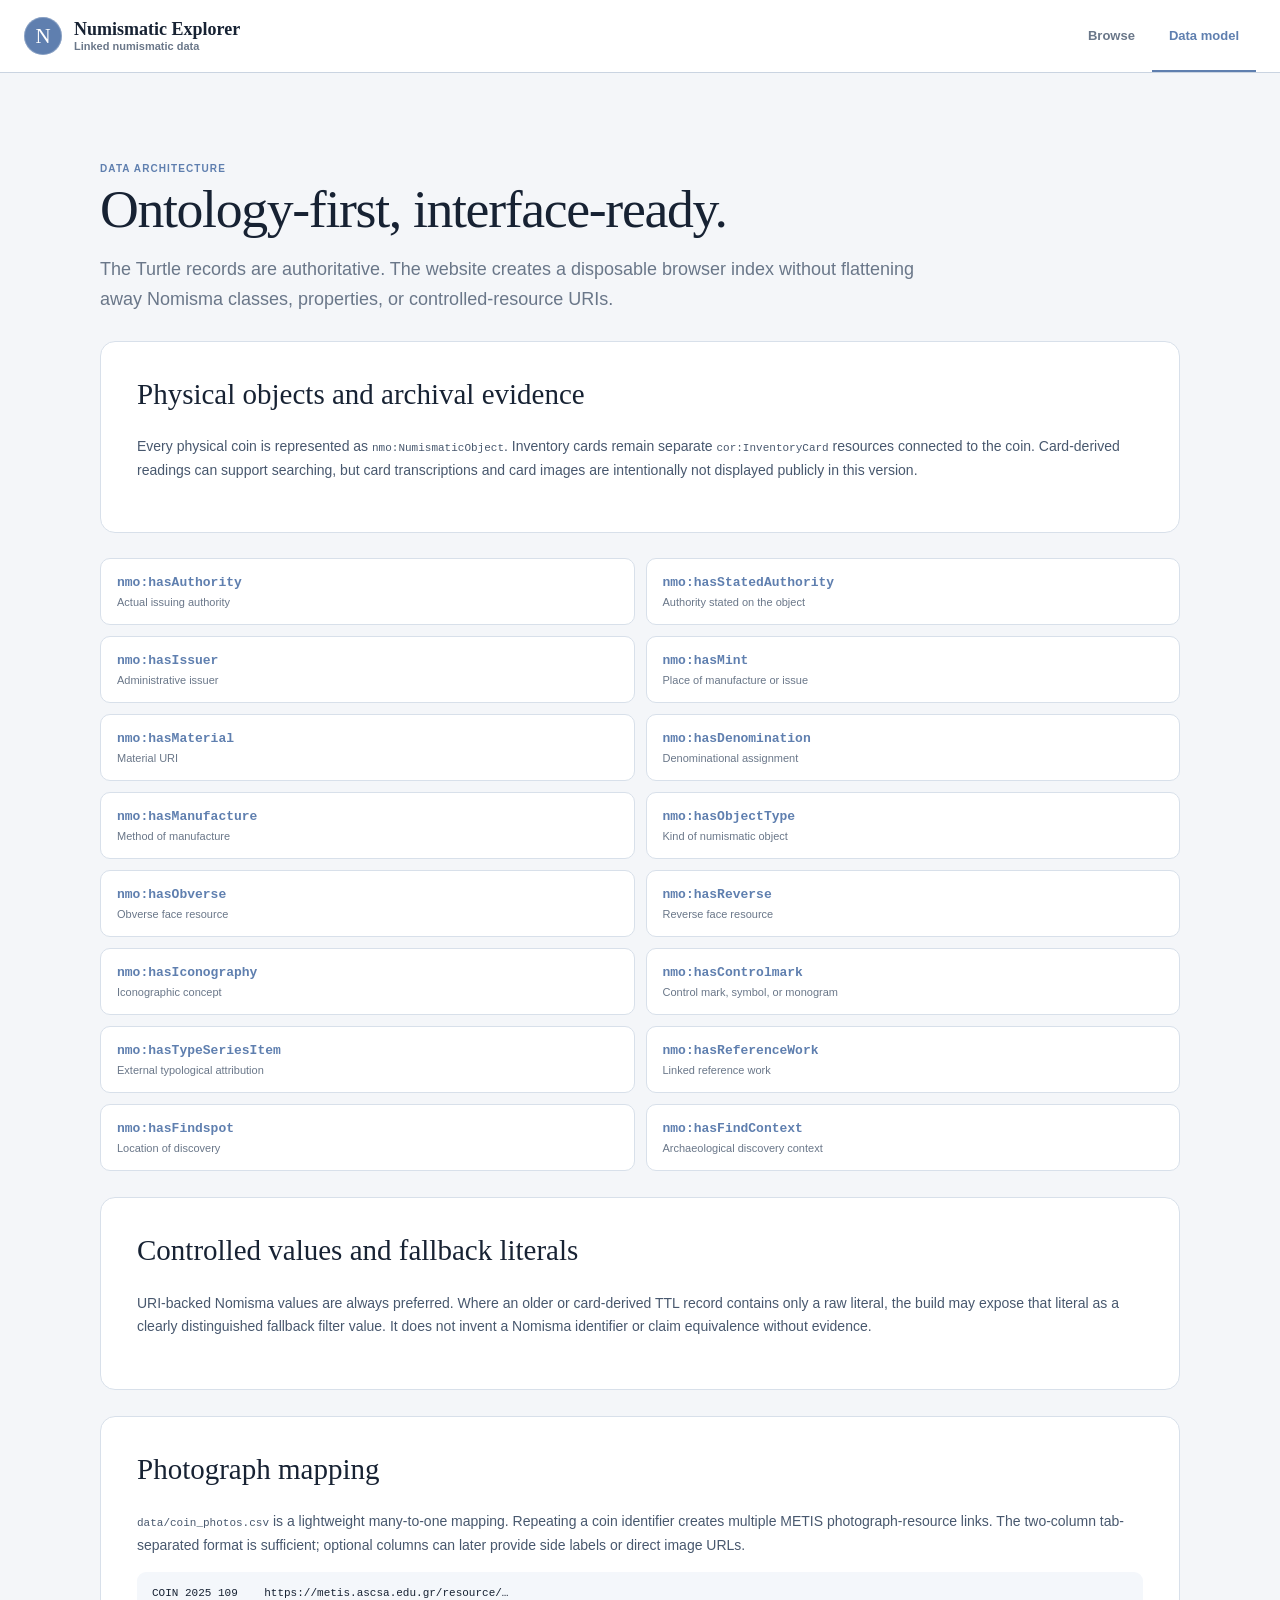
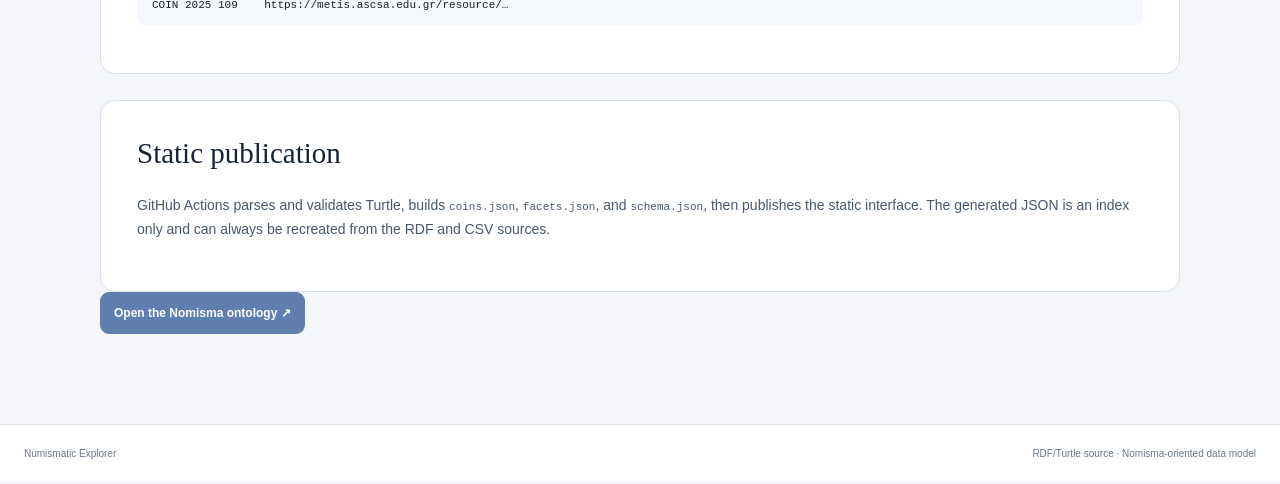
==== commit 79a50d05: "2.4" ====
--- a/ontology.html
+++ b/ontology.html
@@ -5,7 +5,7 @@
   <meta name="viewport" content="width=device-width, initial-scale=1">
   <meta name="description" content="Data model for Numismatic Explorer">
   <title>Data model · Numismatic Explorer</title>
-  <link rel="stylesheet" href="assets/styles.css">
+  <link rel="stylesheet" href="assets/styles.css?v=2.4">
 </head>
 <body>
   <header class="site-header">
@@ -63,6 +63,6 @@
     <a id="ontology-link" class="primary-button inline-button" href="https://www.nomisma.org/ontology" target="_blank" rel="noreferrer">Open the Nomisma ontology ↗</a>
   </main>
   <footer><span id="footer-title">Numismatic Explorer</span><span>RDF/Turtle source · Nomisma-oriented data model</span></footer>
-  <script src="assets/common.js"></script>
+  <script src="assets/common.js?v=2.4"></script>
 </body>
 </html>
--- a/assets/styles.css
+++ b/assets/styles.css
@@ -1,20 +1,20 @@
 :root {
-  --ink: #17231e;
-  --ink-soft: #34443c;
-  --muted: #6b7972;
-  --accent: #0f5d4d;
-  --accent-dark: #0a463a;
-  --accent-soft: #e8f2ee;
-  --accent-pale: #f3f8f6;
-  --gold: #9a6a19;
-  --gold-soft: #f8f1e3;
-  --warning: #9a4817;
+  --ink: #172233;
+  --ink-soft: #34445a;
+  --muted: #6a7789;
+  --accent: #5f7faf;
+  --accent-dark: #3e5f91;
+  --accent-soft: #e8eef7;
+  --accent-pale: #f4f7fb;
+  --gold: #8b6b32;
+  --gold-soft: #f7f2e8;
+  --warning: #a34f1d;
   --warning-soft: #fff1e8;
   --surface: #ffffff;
-  --canvas: #f5f7f6;
-  --line: #d9e0dc;
-  --line-strong: #c7d1cc;
-  --shadow: 0 12px 32px rgba(24, 43, 34, .07);
+  --canvas: #f4f6f9;
+  --line: #d8e0ea;
+  --line-strong: #c6d1df;
+  --shadow: 0 14px 34px rgba(35, 55, 82, .09);
   --radius: 15px;
   --radius-small: 10px;
   --sans: Inter, ui-sans-serif, -apple-system, BlinkMacSystemFont, "Segoe UI", sans-serif;
@@ -30,9 +30,9 @@
 svg { width: 20px; height: 20px; fill: none; stroke: currentColor; stroke-width: 1.8; stroke-linecap: round; stroke-linejoin: round; }
 .sr-only { position: absolute; width: 1px; height: 1px; padding: 0; margin: -1px; overflow: hidden; clip: rect(0,0,0,0); white-space: nowrap; border: 0; }
 .mobile-only { display: none !important; }
-.not-recorded { color: #8a9690; font-style: italic; }
-
-.site-header { position: sticky; top: 0; z-index: 60; border-bottom: 1px solid rgba(199, 209, 204, .9); background: rgba(255,255,255,.94); backdrop-filter: blur(14px); }
+.not-recorded { color: #8793a3; font-style: italic; }
+
+.site-header { position: sticky; top: 0; z-index: 60; border-bottom: 1px solid rgba(198, 209, 223, .92); background: rgba(255,255,255,.94); backdrop-filter: blur(14px); }
 .header-inner { display: flex; align-items: center; justify-content: space-between; width: min(100% - 48px, 1580px); min-height: 72px; margin: 0 auto; }
 .brand { display: inline-flex; align-items: center; gap: 12px; color: var(--ink); text-decoration: none; }
 .brand-mark { display: grid; place-items: center; width: 38px; height: 38px; border-radius: 50%; color: white; background: var(--accent); box-shadow: inset 0 0 0 1px rgba(255,255,255,.25); font-family: var(--serif); font-size: 21px; }
@@ -45,26 +45,18 @@
 .site-header nav a.active { color: var(--accent); border-color: var(--accent); }
 
 main { width: min(100% - 48px, 1580px); margin: 0 auto; }
-.intro-band { display: flex; align-items: end; justify-content: space-between; gap: 44px; padding: 44px 0 30px; }
-.intro-band > div { max-width: 920px; }
 .eyebrow { margin: 0 0 7px; color: var(--accent); font-size: 10px; font-weight: 850; letter-spacing: .11em; text-transform: uppercase; }
-.intro-band h1, .prose-page h1 { max-width: 840px; margin: 0; font-family: var(--serif); font-size: clamp(34px, 4.2vw, 59px); font-weight: 500; letter-spacing: -.025em; line-height: 1.05; }
-.intro-band p:not(.eyebrow) { max-width: 790px; margin: 14px 0 0; color: var(--muted); font-size: 15px; line-height: 1.65; }
-.ontology-link { display: grid; grid-template-columns: 1fr auto; min-width: 230px; padding: 15px 17px; border: 1px solid var(--line); border-radius: 12px; color: var(--ink); background: var(--surface); text-decoration: none; box-shadow: 0 4px 18px rgba(24,43,34,.035); }
-.ontology-link span:first-child { grid-column: 1 / -1; margin-bottom: 3px; color: var(--muted); font-size: 10px; font-weight: 700; text-transform: uppercase; letter-spacing: .08em; }
-.ontology-link strong { color: var(--accent); font-family: var(--serif); font-size: 17px; }
-.ontology-link span:last-child { align-self: center; color: var(--accent); }
-.ontology-link:hover { border-color: #aebfb7; box-shadow: var(--shadow); transform: translateY(-1px); }
-
-.search-toolbar { position: sticky; top: 72px; z-index: 45; display: flex; gap: 10px; padding: 12px; border: 1px solid var(--line); border-radius: var(--radius); background: rgba(255,255,255,.96); box-shadow: var(--shadow); backdrop-filter: blur(12px); }
+.prose-page h1 { max-width: 840px; margin: 0; font-family: var(--serif); font-size: clamp(34px, 4.2vw, 59px); font-weight: 500; letter-spacing: -.025em; line-height: 1.05; }
+
+.search-toolbar { position: sticky; margin-top: 22px; top: 72px; z-index: 45; display: flex; gap: 10px; padding: 12px; border: 1px solid var(--line); border-radius: var(--radius); background: rgba(255,255,255,.96); box-shadow: var(--shadow); backdrop-filter: blur(12px); }
 .search-box { display: flex; flex: 1; align-items: center; gap: 11px; min-width: 0; padding: 0 15px; border: 1px solid var(--line-strong); border-radius: 10px; color: var(--muted); background: #fbfcfb; }
-.search-box:focus-within { border-color: var(--accent); box-shadow: 0 0 0 3px rgba(15,93,77,.1); background: white; }
+.search-box:focus-within { border-color: var(--accent); box-shadow: 0 0 0 3px rgba(95,127,175,.14); background: white; }
 .search-box input { width: 100%; min-width: 0; height: 46px; border: 0; outline: 0; color: var(--ink); background: transparent; font-size: 14px; }
-.search-box input::placeholder { color: #85918b; }
+.search-box input::placeholder { color: #8490a0; }
 .search-box kbd { padding: 3px 6px; border: 1px solid var(--line); border-bottom-width: 2px; border-radius: 5px; color: var(--muted); background: white; font-size: 10px; white-space: nowrap; }
 .control-button, .primary-button, .secondary-button { display: inline-flex; align-items: center; justify-content: center; gap: 7px; min-height: 42px; padding: 0 13px; border-radius: 9px; text-decoration: none; font-size: 12px; font-weight: 760; }
 .control-button, .secondary-button { border: 1px solid var(--line); color: var(--ink-soft); background: white; }
-.control-button:hover, .secondary-button:hover { border-color: #afbeb7; color: var(--accent); }
+.control-button:hover, .secondary-button:hover { border-color: #aebed2; color: var(--accent); }
 .primary-button { border: 1px solid var(--accent); color: white; background: var(--accent); }
 .primary-button:hover { background: var(--accent-dark); }
 .filters-button { display: none; }
@@ -73,13 +65,13 @@
 .active-filters { display: flex; align-items: center; flex-wrap: wrap; gap: 6px; min-height: 18px; margin: 13px 0 5px; }
 .active-filters:empty { display: none; }
 .active-label { margin-right: 4px; color: var(--muted); font-size: 10px; font-weight: 800; letter-spacing: .06em; text-transform: uppercase; }
-.active-filters button { display: inline-flex; align-items: center; gap: 6px; min-height: 30px; padding: 4px 9px; border: 1px solid #bfd2c9; border-radius: 18px; color: var(--accent-dark); background: var(--accent-soft); font-size: 11px; font-weight: 700; }
+.active-filters button { display: inline-flex; align-items: center; gap: 6px; min-height: 30px; padding: 4px 9px; border: 1px solid #bfd0e5; border-radius: 18px; color: var(--accent-dark); background: var(--accent-soft); font-size: 11px; font-weight: 700; }
 .active-filters button:hover { border-color: var(--accent); }
 .active-filters button span { font-size: 15px; line-height: 1; }
 .active-filters .clear-chip { border-color: transparent; color: var(--muted); background: transparent; }
 
 .browse-layout { display: grid; grid-template-columns: 318px minmax(0,1fr); gap: 30px; align-items: start; padding: 19px 0 78px; }
-.filter-panel { position: sticky; top: 144px; max-height: calc(100vh - 162px); overflow: auto; padding: 0 14px 16px 0; scrollbar-width: thin; scrollbar-color: #c1ccc6 transparent; }
+.filter-panel { position: sticky; top: 144px; max-height: calc(100vh - 162px); overflow: auto; padding: 0 14px 16px 0; scrollbar-width: thin; scrollbar-color: #bdc8d7 transparent; }
 .filter-panel-heading { display: flex; align-items: center; justify-content: space-between; padding: 7px 0 17px; border-bottom: 1px solid var(--line); }
 .filter-panel-heading h2 { margin: 0; font-family: var(--serif); font-size: 25px; font-weight: 550; }
 #close-filters { display: none; }
@@ -97,7 +89,7 @@
 .field-control { display: grid; gap: 6px; }
 .field-control > span, .range-control legend { color: var(--ink-soft); font-size: 10px; font-weight: 760; }
 .field-control input, .range-grid input, .facet-search input { width: 100%; height: 38px; padding: 0 10px; border: 1px solid var(--line-strong); border-radius: 8px; outline: none; color: var(--ink); background: white; font-size: 12px; }
-.field-control input:focus, .range-grid input:focus, .facet-search input:focus { border-color: var(--accent); box-shadow: 0 0 0 3px rgba(15,93,77,.08); }
+.field-control input:focus, .range-grid input:focus, .facet-search input:focus { border-color: var(--accent); box-shadow: 0 0 0 3px rgba(95,127,175,.12); }
 .range-control { min-width: 0; margin: 0; padding: 0; border: 0; }
 .range-control legend { margin-bottom: 7px; }
 .range-control legend span { color: var(--muted); font-weight: 550; }
@@ -139,50 +131,56 @@
 .select-control select { min-width: 178px; height: 40px; padding: 0 31px 0 10px; border: 1px solid var(--line); border-radius: 9px; color: var(--ink); background: white; font-size: 11px; font-weight: 650; }
 .select-control.compact select { min-width: 84px; }
 
-.record-grid { display: grid; grid-template-columns: repeat(auto-fill, minmax(min(430px, 100%), 1fr)); gap: 17px; }
-.record-card { min-width: 0; overflow: hidden; border: 1px solid var(--line); border-radius: var(--radius); background: var(--surface); box-shadow: 0 2px 7px rgba(24,43,34,.025); transition: border-color .16s ease, box-shadow .16s ease, transform .16s ease; }
-.record-card:hover { border-color: #b7c6bf; box-shadow: var(--shadow); transform: translateY(-2px); }
-.record-card-body { display: grid; gap: 14px; padding: 19px; }
-.record-card-header { display: flex; align-items: start; justify-content: space-between; gap: 14px; }
+.record-grid { display: grid; grid-template-columns: repeat(auto-fill, minmax(min(520px, 100%), 1fr)); gap: 20px; }
+.record-card { min-width: 0; overflow: hidden; border: 1px solid var(--line); border-radius: 16px; background: var(--surface); box-shadow: 0 3px 12px rgba(35,55,82,.045); transition: border-color .16s ease, box-shadow .16s ease, transform .16s ease; }
+.record-card:hover { border-color: #b4c3d7; box-shadow: var(--shadow); transform: translateY(-2px); }
+.record-card-body { display: grid; gap: 15px; padding: 21px; }
+.record-card-header { display: flex; align-items: start; justify-content: space-between; gap: 16px; }
 .record-card-header > div { min-width: 0; }
-.record-id { margin: 0 0 4px; color: var(--accent); font-size: 10px; font-weight: 850; letter-spacing: .055em; text-transform: uppercase; }
-.record-card h3 { margin: 0; font-family: var(--serif); font-size: 25px; font-weight: 520; line-height: 1.08; }
+.record-id { margin: 0 0 5px; color: var(--accent-dark); font-size: 10px; font-weight: 850; letter-spacing: .065em; text-transform: uppercase; }
+.record-card h3 { margin: 0; font-family: var(--serif); font-size: 27px; font-weight: 520; line-height: 1.08; }
 .record-card h3 a { text-decoration: none; }
-.record-card h3 a:hover { color: var(--accent); }
-.review-badge { flex: none; padding: 4px 7px; border-radius: 10px; color: var(--warning); background: var(--warning-soft); font-size: 8px; font-weight: 850; letter-spacing: .055em; text-transform: uppercase; }
+.record-card h3 a:hover { color: var(--accent-dark); }
+.review-badge { flex: none; padding: 5px 8px; border-radius: 10px; color: var(--warning); background: var(--warning-soft); font-size: 8px; font-weight: 850; letter-spacing: .055em; text-transform: uppercase; }
 .review-badge.large { padding: 7px 10px; font-size: 10px; }
-.record-meta { display: flex; flex-wrap: wrap; gap: 5px; }
-.record-meta span { padding: 4px 7px; border-radius: 6px; color: #3c4b44; background: #f1f5f3; font-size: 9px; font-weight: 700; }
-.faces-grid { display: grid; grid-template-columns: 1fr 1fr; gap: 9px; }
-.face-summary { min-width: 0; min-height: 132px; padding: 13px; border: 1px solid #e1e6e3; border-radius: 10px; background: #fbfcfb; }
-.face-summary > span { color: var(--gold); font-size: 8px; font-weight: 850; letter-spacing: .09em; text-transform: uppercase; }
-.face-summary p { display: -webkit-box; margin: 8px 0 0; overflow: hidden; font-family: var(--serif); font-size: 14px; line-height: 1.25; -webkit-line-clamp: 4; -webkit-box-orient: vertical; }
-.face-summary small { display: -webkit-box; margin-top: 9px; overflow: hidden; color: var(--ink-soft); font-size: 10px; font-weight: 650; line-height: 1.35; -webkit-line-clamp: 2; -webkit-box-orient: vertical; }
-.face-summary.empty p { color: #8b9690; font-family: var(--sans); font-size: 11px; font-style: italic; }
-.record-context { display: grid; grid-template-columns: repeat(2, minmax(0,1fr)); gap: 8px 16px; min-height: 32px; }
-.record-context span { min-width: 0; color: var(--ink-soft); font-size: 10px; line-height: 1.35; }
-.record-context small { display: block; margin-bottom: 2px; color: var(--muted); font-size: 8px; font-weight: 800; letter-spacing: .05em; text-transform: uppercase; }
-.record-card-footer { display: flex; align-items: center; justify-content: space-between; gap: 15px; padding-top: 12px; border-top: 1px solid #ebefed; }
-.record-link { color: var(--accent); text-decoration: none; font-size: 10px; font-weight: 820; white-space: nowrap; }
+.record-meta { display: flex; flex-wrap: wrap; gap: 6px; }
+.record-meta span { padding: 5px 8px; border-radius: 6px; color: #40516a; background: #f0f3f8; font-size: 9px; font-weight: 720; }
+.coin-sides-grid { display: grid; grid-template-columns: 1fr 1fr; gap: 11px; }
+.coin-side-panel { min-width: 0; overflow: hidden; border: 1px solid var(--line); border-radius: 12px; background: #fbfcfe; }
+.coin-side-panel > header { padding: 10px 12px 8px; border-bottom: 1px solid #e6ebf2; background: #f6f8fb; }
+.coin-side-panel > header span { color: var(--accent-dark); font-size: 8px; font-weight: 880; letter-spacing: .1em; text-transform: uppercase; }
+.coin-side-content { display: grid; grid-template-columns: 112px minmax(0,1fr); gap: 12px; align-items: stretch; padding: 12px; }
+.face-media { position: relative; display: flex; min-width: 0; min-height: 112px; align-items: center; justify-content: center; flex-direction: column; gap: 7px; overflow: hidden; border: 1px solid #d7e0ec; border-radius: 10px; color: var(--accent-dark); background: #f2f5f9; text-align: center; text-decoration: none; }
+.face-media img { width: 100%; height: 112px; object-fit: contain; background: #edf2f7; transition: transform .2s ease; }
+.face-media.has-image:hover img { transform: scale(1.03); }
+.face-media.metis-photo { background: var(--accent-pale); }
+.face-media.metis-photo:hover { border-color: var(--accent); background: var(--accent-soft); }
+.face-media.empty-photo { color: #8995a5; background: repeating-linear-gradient(135deg, #f8fafc, #f8fafc 9px, #f3f6fa 9px, #f3f6fa 18px); }
+.face-media small { max-width: 92px; color: inherit; font-size: 8px; font-weight: 720; line-height: 1.35; }
+.photo-placeholder-icon { display: grid; place-items: center; width: 39px; height: 39px; border: 1px solid #c8d4e3; border-radius: 50%; color: var(--accent); background: rgba(255,255,255,.76); }
+.photo-placeholder-icon svg { width: 19px; height: 19px; }
+.coin-side-copy { min-width: 0; }
+.coin-side-copy > p { display: -webkit-box; margin: 1px 0 11px; overflow: hidden; font-family: var(--serif); font-size: 15px; line-height: 1.3; -webkit-line-clamp: 5; -webkit-box-orient: vertical; }
+.coin-side-copy > p.not-recorded { color: #8793a3; font-family: var(--sans); font-size: 10px; line-height: 1.45; }
+.side-legend { padding-top: 9px; border-top: 1px solid #e7ecf2; }
+.side-legend small { display: block; margin-bottom: 4px; color: var(--muted); font-size: 7px; font-weight: 850; letter-spacing: .08em; text-transform: uppercase; }
+.side-legend strong { display: -webkit-box; overflow: hidden; color: var(--ink-soft); font-size: 10px; font-weight: 700; line-height: 1.35; -webkit-line-clamp: 2; -webkit-box-orient: vertical; }
+.side-legend.empty span { color: #929daa; font-size: 9px; font-style: italic; }
+.record-context { display: grid; grid-template-columns: repeat(2, minmax(0,1fr)); gap: 8px 18px; min-height: 32px; }
+.record-context span { min-width: 0; color: var(--ink-soft); font-size: 10px; line-height: 1.4; }
+.record-context small { display: block; margin-bottom: 2px; color: var(--muted); font-size: 8px; font-weight: 820; letter-spacing: .055em; text-transform: uppercase; }
+.record-card-footer { display: flex; align-items: center; justify-content: space-between; gap: 15px; padding-top: 13px; border-top: 1px solid #e7ecf2; }
+.record-link { color: var(--accent-dark); text-decoration: none; font-size: 10px; font-weight: 830; white-space: nowrap; }
 .record-link:hover { text-decoration: underline; }
-.media-count { display: inline-flex; align-items: center; gap: 5px; color: var(--accent); font-size: 9px; font-weight: 720; }
+.media-count { display: inline-flex; align-items: center; gap: 5px; color: var(--accent-dark); font-size: 9px; font-weight: 730; }
 .media-count::before { content: ""; width: 6px; height: 6px; border-radius: 50%; background: var(--accent); }
 .muted-label { color: var(--muted); font-size: 9px; }
-.coin-photo-strip { display: grid; grid-template-columns: 1fr 1fr; height: 174px; border-bottom: 1px solid var(--line); background: #edf1ef; }
-.coin-photo-strip a { position: relative; display: block; overflow: hidden; }
-.coin-photo-strip a + a { border-left: 1px solid var(--line); }
-.coin-photo-strip img { width: 100%; height: 100%; object-fit: contain; background: #eef2f0; transition: transform .2s ease; }
-.coin-photo-strip a:hover img { transform: scale(1.025); }
-.coin-photo-strip span { position: absolute; right: 7px; bottom: 7px; padding: 3px 6px; border-radius: 5px; color: white; background: rgba(16,31,24,.72); font-size: 8px; }
-
 .record-grid.list-view { grid-template-columns: 1fr; }
-.list-view .record-card { display: grid; grid-template-columns: minmax(0, 245px) minmax(0,1fr); }
-.list-view .record-card:not(:has(.coin-photo-strip)) { grid-template-columns: 1fr; }
-.list-view .coin-photo-strip { height: auto; min-height: 250px; border-right: 1px solid var(--line); border-bottom: 0; }
-.list-view .record-card-body { grid-template-columns: minmax(210px,.72fr) minmax(320px,1.28fr); align-content: start; padding: 23px; }
+.list-view .record-card-body { grid-template-columns: minmax(220px,.56fr) minmax(0,1.44fr); align-content: start; padding: 24px; }
 .list-view .record-card-header, .list-view .record-meta, .list-view .record-context, .list-view .record-card-footer { grid-column: 1; }
-.list-view .faces-grid { grid-column: 2; grid-row: 1 / span 4; }
-.list-view .face-summary { min-height: 165px; }
+.list-view .coin-sides-grid { grid-column: 2; grid-row: 1 / span 4; }
+.list-view .coin-side-content { grid-template-columns: 145px minmax(0,1fr); }
+.list-view .face-media, .list-view .face-media img { min-height: 145px; height: 145px; }
 
 .pagination { display: flex; align-items: center; justify-content: center; gap: 5px; margin: 30px 0 0; }
 .pagination button { min-width: 36px; min-height: 36px; padding: 0 10px; border: 1px solid var(--line); border-radius: 8px; color: var(--ink); background: white; font-size: 10px; font-weight: 700; }
@@ -190,7 +188,7 @@
 .pagination button[aria-current="page"] { color: white; border-color: var(--accent); background: var(--accent); }
 .pagination button:disabled { opacity: .38; cursor: default; }
 .pagination > span { color: var(--muted); }
-.empty-state { grid-column: 1 / -1; padding: 66px 25px; border: 1px dashed #bdc9c3; border-radius: var(--radius); color: var(--muted); background: white; text-align: center; }
+.empty-state { grid-column: 1 / -1; padding: 66px 25px; border: 1px dashed #bac7d7; border-radius: var(--radius); color: var(--muted); background: white; text-align: center; }
 .empty-state h3, .empty-state h1 { margin: 0 0 8px; color: var(--ink); font-family: var(--serif); font-size: 26px; font-weight: 550; }
 .empty-state p { margin: 0 0 18px; }
 .empty-state code { display: inline-block; padding: 8px 10px; border-radius: 7px; background: var(--accent-pale); }
@@ -205,9 +203,9 @@
 .record-uri, .uri-text { color: var(--muted); overflow-wrap: anywhere; font-size: 10px; }
 .hero-actions { display: flex; flex-wrap: wrap; justify-content: end; gap: 7px; }
 .record-overview { display: grid; grid-template-columns: minmax(290px, .75fr) minmax(0, 1.25fr); gap: 20px; margin-top: 24px; }
-.detail-card { padding: clamp(20px, 3vw, 30px); border: 1px solid var(--line); border-radius: var(--radius); background: white; box-shadow: 0 3px 14px rgba(24,43,34,.025); }
+.detail-card { padding: clamp(20px, 3vw, 30px); border: 1px solid var(--line); border-radius: var(--radius); background: white; box-shadow: 0 3px 14px rgba(35,55,82,.035); }
 .fact-list { margin: 0; }
-.fact-list > div, .detail-row { display: grid; grid-template-columns: 125px minmax(0,1fr); gap: 15px; padding: 12px 0; border-bottom: 1px solid #edf0ee; }
+.fact-list > div, .detail-row { display: grid; grid-template-columns: 125px minmax(0,1fr); gap: 15px; padding: 12px 0; border-bottom: 1px solid #edf1f6; }
 .fact-list > div:last-child { border-bottom: 0; }
 dt { color: var(--muted); font-size: 10px; font-weight: 780; }
 dd { min-width: 0; margin: 0; font-size: 13px; line-height: 1.55; }
@@ -226,7 +224,7 @@
 .section-heading > p { max-width: 430px; margin: 0; color: var(--muted); font-size: 11px; line-height: 1.5; }
 .detail-photo-grid { display: grid; grid-template-columns: repeat(auto-fit, minmax(225px, 1fr)); gap: 14px; }
 .detail-photo { display: flex; flex-direction: column; min-height: 220px; border: 1px solid var(--line); border-radius: var(--radius); overflow: hidden; color: var(--ink); background: white; text-decoration: none; }
-.detail-photo img { width: 100%; height: 250px; object-fit: contain; background: #eef2f0; }
+.detail-photo img { width: 100%; height: 250px; object-fit: contain; background: #eef2f7; }
 .detail-photo strong { padding: 14px 17px 3px; font-family: var(--serif); font-size: 18px; }
 .detail-photo > span:last-child { padding: 4px 17px 15px; color: var(--accent); font-size: 10px; font-weight: 750; }
 .detail-photo.resource-only { min-height: 140px; align-items: start; justify-content: center; padding: 25px; color: var(--ink); background: var(--accent-pale); }
@@ -245,7 +243,7 @@
 .prose-page .lede { max-width: 820px; color: var(--muted); font-size: 18px; line-height: 1.65; }
 .prose-card { margin-top: 26px; padding: clamp(22px, 4vw, 36px); border: 1px solid var(--line); border-radius: var(--radius); background: white; }
 .prose-card h2 { margin-top: 0; font-family: var(--serif); font-size: 29px; font-weight: 520; }
-.prose-card p { color: #48534d; font-size: 14px; line-height: 1.7; }
+.prose-card p { color: #48586e; font-size: 14px; line-height: 1.7; }
 .prose-card code, .prose-card pre { font-size: 11px; }
 .prose-card pre { padding: 15px; border-radius: 9px; overflow-x: auto; background: var(--accent-pale); }
 .property-grid { display: grid; grid-template-columns: repeat(2, minmax(0,1fr)); gap: 11px; margin-top: 25px; }
@@ -261,23 +259,21 @@
   .filter-panel { top: 142px; }
   .record-grid { grid-template-columns: 1fr; }
   .list-view .record-card-body { grid-template-columns: 1fr; }
-  .list-view .faces-grid { grid-column: 1; grid-row: auto; }
+  .list-view .coin-sides-grid { grid-column: 1; grid-row: auto; }
 }
 
 @media (max-width: 860px) {
   .header-inner, main { width: min(100% - 28px, 1580px); }
-  .intro-band { align-items: start; padding-top: 32px; }
-  .ontology-link { display: none; }
   .search-toolbar { top: 72px; }
   .filters-button { display: inline-flex; }
   .browse-layout { display: block; padding-top: 15px; }
-  .filter-panel { position: fixed; top: 0; left: 0; bottom: 0; z-index: 100; width: min(90vw, 390px); max-height: none; padding: 20px; overflow-y: auto; background: white; transform: translateX(-105%); transition: transform .2s ease; box-shadow: 16px 0 42px rgba(16,32,24,.2); }
+  .filter-panel { position: fixed; top: 0; left: 0; bottom: 0; z-index: 100; width: min(90vw, 390px); max-height: none; padding: 20px; overflow-y: auto; background: white; transform: translateX(-105%); transition: transform .2s ease; box-shadow: 16px 0 42px rgba(34,53,79,.22); }
   .filters-open .filter-panel { transform: translateX(0); }
   .filter-panel-heading { position: sticky; top: -20px; z-index: 2; margin: -20px -20px 0; padding: 20px 20px 14px; background: white; }
   #close-filters { display: inline-grid; width: 36px; height: 36px; border: 1px solid var(--line); border-radius: 50%; font-size: 22px; }
   .filter-actions { position: sticky; bottom: -20px; z-index: 3; margin: 0 -20px -20px; padding: 14px 20px 20px; border-top: 1px solid var(--line); background: white; }
   .mobile-only { display: inline-flex !important; }
-  .filter-backdrop { position: fixed; inset: 0; z-index: 90; background: rgba(11,25,18,.42); }
+  .filter-backdrop { position: fixed; inset: 0; z-index: 90; background: rgba(22,35,54,.46); }
   .filters-open .filter-backdrop { display: block; }
   .filters-open { overflow: hidden; }
   .results-toolbar { align-items: start; }
@@ -288,9 +284,7 @@
 @media (max-width: 620px) {
   .site-header nav a { padding: 0 10px; font-size: 11px; }
   .brand small { display: none; }
-  .intro-band { padding: 27px 0 20px; }
-  .intro-band h1, .prose-page h1 { font-size: 37px; }
-  .intro-band p:not(.eyebrow) { font-size: 13px; }
+  .prose-page h1 { font-size: 37px; }
   .search-toolbar { top: 72px; padding: 8px; }
   .search-box { padding: 0 10px; }
   .search-box input { height: 43px; font-size: 12px; }
@@ -302,11 +296,11 @@
   .select-control.compact { display: none; }
   .record-card-body { padding: 16px; }
   .record-card h3 { font-size: 23px; }
-  .faces-grid { grid-template-columns: 1fr; }
-  .face-summary { min-height: auto; }
+  .coin-sides-grid { grid-template-columns: 1fr; }
+  .coin-side-content, .list-view .coin-side-content { grid-template-columns: 104px minmax(0,1fr); }
+  .face-media, .face-media img, .list-view .face-media, .list-view .face-media img { min-height: 104px; height: 104px; }
   .record-context { grid-template-columns: 1fr; }
   .record-grid.list-view .record-card { display: block; }
-  .list-view .coin-photo-strip { min-height: 180px; border-right: 0; border-bottom: 1px solid var(--line); }
   .record-hero { display: block; }
   .hero-actions { justify-content: start; margin-top: 19px; }
   .section-heading { display: block; }
@@ -320,7 +314,6 @@
 @media (max-width: 420px) {
   .site-header nav a:last-child { display: none; }
   .brand strong { font-size: 16px; }
-  .intro-band h1 { font-size: 33px; }
   .results-controls .control-button { font-size: 0; }
   .results-controls .control-button svg { margin: 0; }
   .view-toggle { display: none; }
@@ -328,3 +321,6 @@
   .record-hero h1 { font-size: 43px; }
   .ontology-table th, .ontology-table td { padding: 12px; }
 }
+
+.facet-empty-block { gap: 4px; opacity: .72; }
+.facet-empty { margin: 0; color: var(--muted); font-size: 9px; font-style: italic; }
